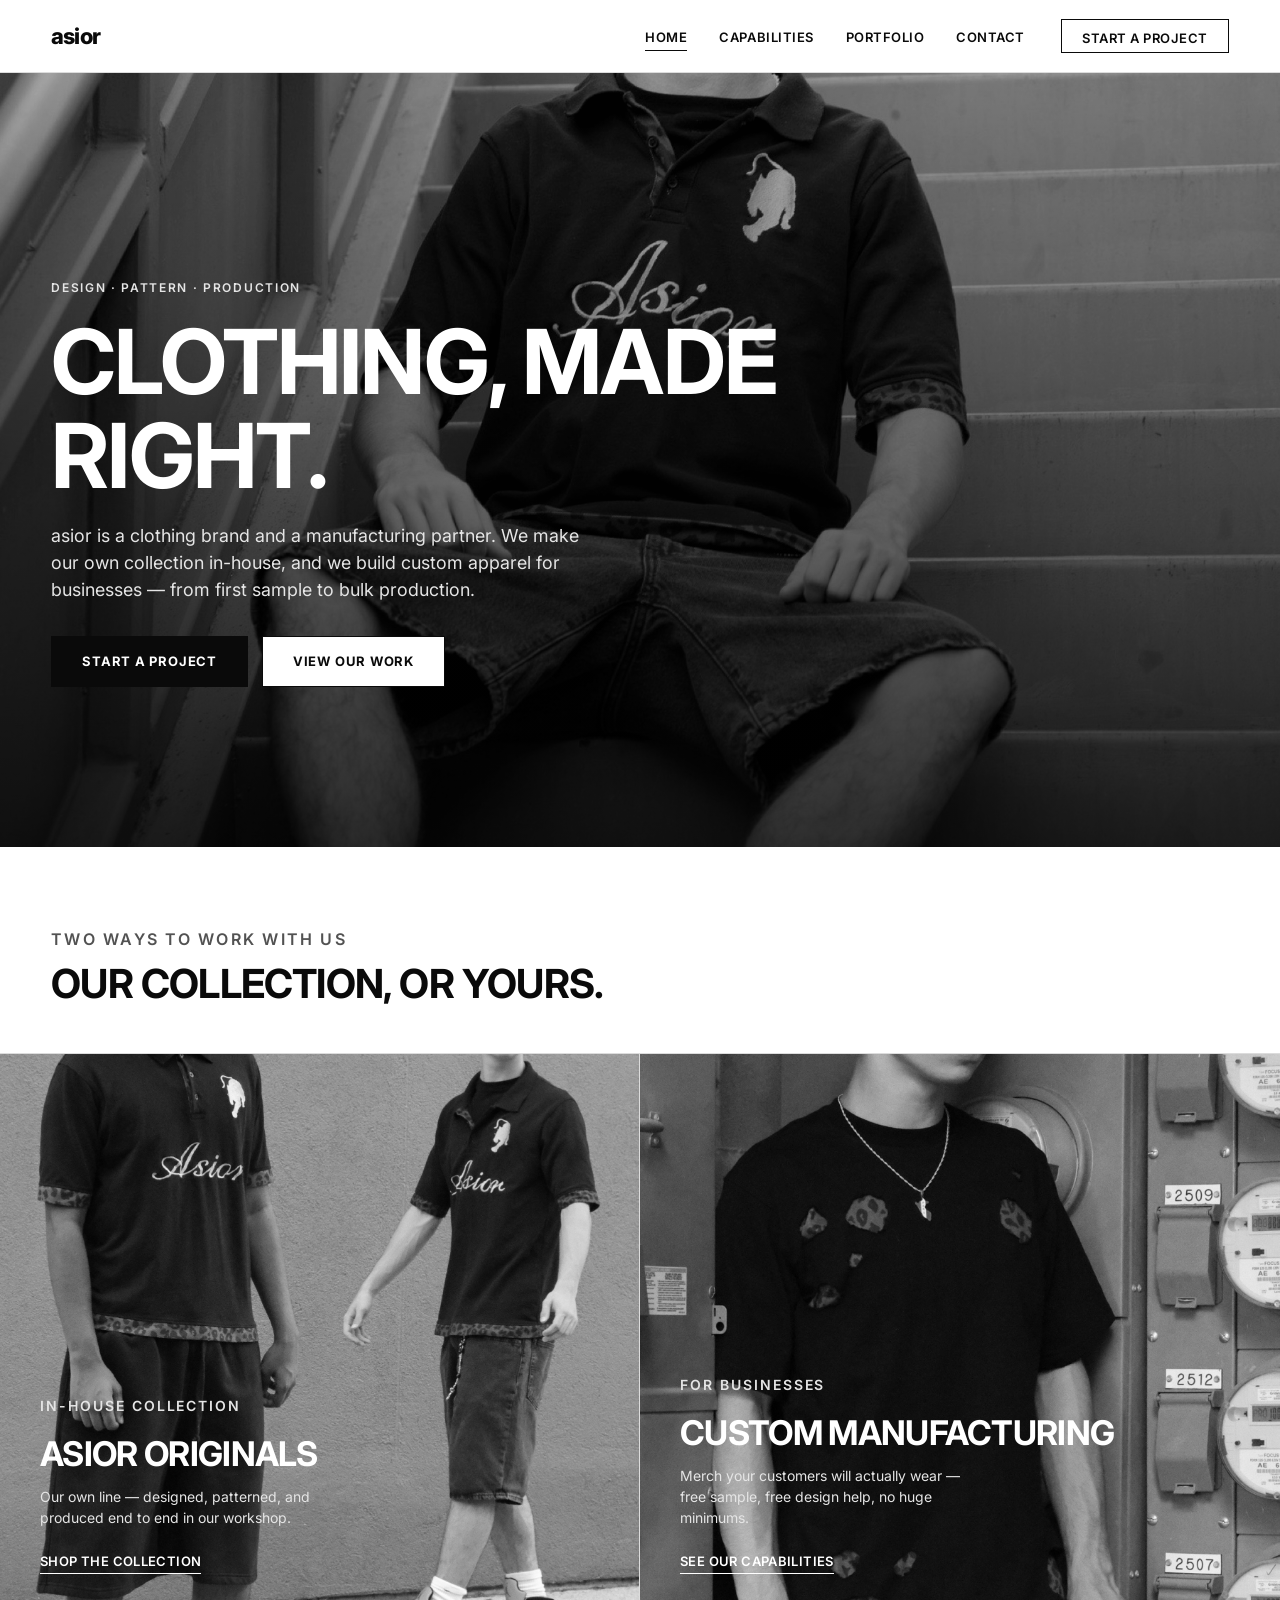
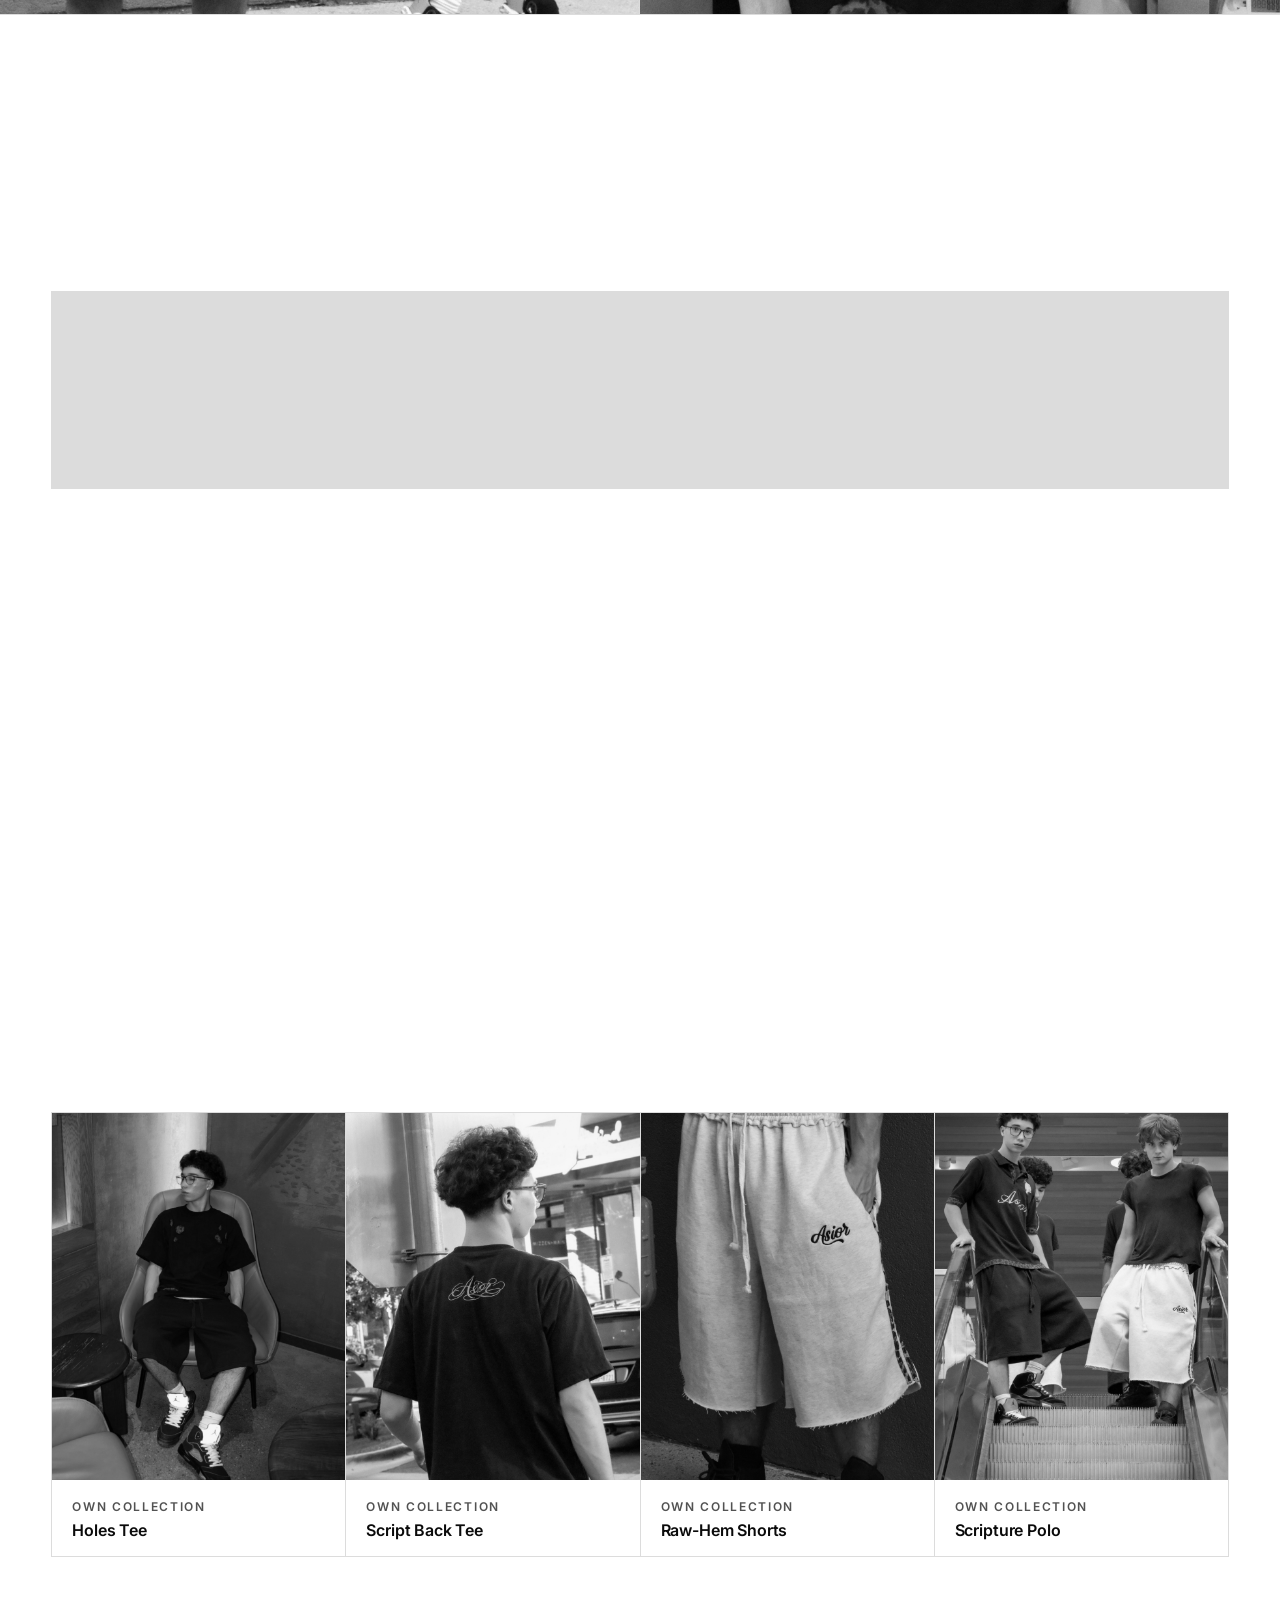
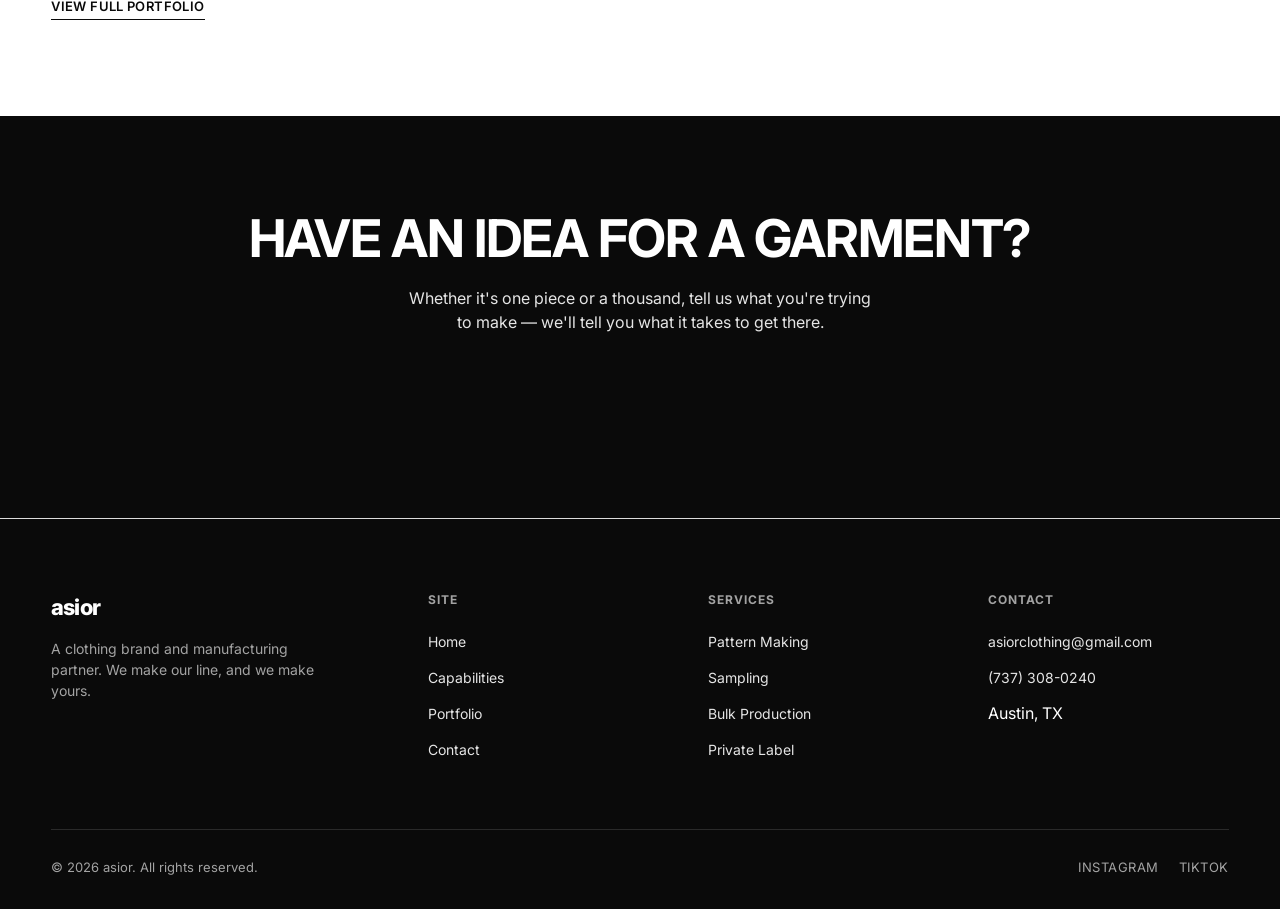
==== index.html @ d7e806b7 "Initial asior marketing site Static site covering home, capabilities, portfolio, and contact pages f" ====
<!DOCTYPE html>
<html lang="en">
<head>
<meta charset="UTF-8">
<meta name="viewport" content="width=device-width, initial-scale=1.0">
<title>asior — clothing, made right</title>
<meta name="description" content="asior designs and manufactures our own clothing line, and partners with businesses to produce custom-made apparel from sample to bulk production.">
<link rel="stylesheet" href="css/style.css">
</head>
<body>

<header class="site-header">
  <div class="header-inner">
    <a href="index.html" class="logo">asior</a>
    <nav class="main-nav">
      <ul>
        <li><a href="index.html" class="active">Home</a></li>
        <li><a href="capabilities.html">Capabilities</a></li>
        <li><a href="portfolio.html">Portfolio</a></li>
        <li><a href="contact.html">Contact</a></li>
      </ul>
      <a href="contact.html" class="nav-cta">Start a Project</a>
    </nav>
    <button class="menu-toggle" aria-label="Open menu"><span></span><span></span><span></span></button>
  </div>
</header>

<div class="mobile-nav">
  <button class="close-btn" aria-label="Close menu">&times;</button>
  <ul>
    <li><a href="index.html">Home</a></li>
    <li><a href="capabilities.html">Capabilities</a></li>
    <li><a href="portfolio.html">Portfolio</a></li>
    <li><a href="contact.html">Contact</a></li>
  </ul>
  <a href="contact.html" class="nav-cta">Start a Project</a>
</div>

<section class="hero">
  <img class="hero-media" src="assets/photo-05.jpg" alt="Asior Scripture Polo, worn on site in Austin, TX">
  <div class="hero-overlay"></div>
  <div class="hero-content">
    <p class="eyebrow">Design · Pattern · Production</p>
    <h1 class="hero-title">Clothing, made right.</h1>
    <p class="hero-sub">asior is a clothing brand and a manufacturing partner. We make our own collection in-house, and we build custom apparel for businesses — from first sample to bulk production.</p>
    <div class="hero-actions">
      <a href="contact.html" class="btn btn-dark">Start a Project</a>
      <a href="portfolio.html" class="btn btn-light">View Our Work</a>
    </div>
  </div>
</section>

<section class="tight">
  <div class="wrap">
    <div class="section-intro reveal">
      <p class="eyebrow">Two ways to work with us</p>
      <h2 style="font-size:clamp(28px,4vw,40px); text-transform:uppercase; margin-top:12px;">Our collection, or yours.</h2>
    </div>
  </div>
  <div class="tiles">
    <a href="portfolio.html" class="tile reveal">
      <img src="assets/photo-09.jpg" alt="Asior Scripture Polo, in-house collection">
      <div class="tile-content">
        <p class="eyebrow">In-House Collection</p>
        <h3>asior Originals</h3>
        <p>Our own line — designed, patterned, and produced end to end in our workshop.</p>
        <span class="text-link" style="color:#fff; border-color:#fff;">Shop the Collection</span>
      </div>
    </a>
    <a href="capabilities.html" class="tile reveal">
      <img src="assets/photo-11.jpg" alt="Custom manufacturing for businesses">
      <div class="tile-content">
        <p class="eyebrow">For Businesses</p>
        <h3>Custom Manufacturing</h3>
        <p>Merch your customers will actually wear — free sample, free design help, no huge minimums.</p>
        <span class="text-link" style="color:#fff; border-color:#fff;">See Our Capabilities</span>
      </div>
    </a>
  </div>
</section>

<section>
  <div class="wrap">
    <div class="section-head reveal">
      <h2>Built for Small Brands</h2>
      <p>Low minimums, direct communication, and a team that treats your first order like it matters — because it does.</p>
    </div>
    <div class="grid-3">
      <div class="card reveal">
        <div class="num">01</div>
        <h3>No Hard Minimums</h3>
        <p>1 to 1,000 pieces. Start with enough for the people working today, not a back room full of boxes.</p>
      </div>
      <div class="card reveal">
        <div class="num">02</div>
        <h3>Real Pricing, Fast</h3>
        <p>Send your logo or idea and hear back directly from us with real numbers in 24 hours — no bots.</p>
      </div>
      <div class="card reveal">
        <div class="num">03</div>
        <h3>Checked By Hand</h3>
        <p>We run our own production — fabric, printing, embroidery — and every piece is checked before it ships.</p>
      </div>
    </div>
  </div>
</section>

<section class="tight">
  <div class="wrap">
    <div class="stats reveal">
      <div class="stat">
        <div class="num">1–1,000</div>
        <div class="label">Pieces, No Hard Minimum</div>
      </div>
      <div class="stat">
        <div class="num">Free</div>
        <div class="label">Sample Before You Commit</div>
      </div>
      <div class="stat">
        <div class="num">Free</div>
        <div class="label">Design Help on Your Artwork</div>
      </div>
      <div class="stat">
        <div class="num">3–4 wk</div>
        <div class="label">Sample to Delivered Order</div>
      </div>
    </div>
  </div>
</section>

<section>
  <div class="wrap">
    <div class="section-head reveal">
      <h2>Recent Work</h2>
      <p>A mix of our own releases and apparel we've produced for partner brands.</p>
    </div>
    <div class="grid-4">
      <div class="media-card reveal">
        <div class="img-wrap"><img src="assets/photo-01.jpg" alt="Asior Holes Tee"></div>
        <div class="media-label"><p class="eyebrow">Own Collection</p><h3>Holes Tee</h3></div>
      </div>
      <div class="media-card reveal">
        <div class="img-wrap"><img src="assets/photo-06.jpg" alt="Asior script back print tee"></div>
        <div class="media-label"><p class="eyebrow">Own Collection</p><h3>Script Back Tee</h3></div>
      </div>
      <div class="media-card reveal">
        <div class="img-wrap"><img src="assets/photo-12.jpg" alt="Asior raw-hem shorts detail"></div>
        <div class="media-label"><p class="eyebrow">Own Collection</p><h3>Raw-Hem Shorts</h3></div>
      </div>
      <div class="media-card reveal">
        <div class="img-wrap"><img src="assets/photo-08.jpg" alt="Asior Scripture Polo, group shot"></div>
        <div class="media-label"><p class="eyebrow">Own Collection</p><h3>Scripture Polo</h3></div>
      </div>
    </div>
    <div style="margin-top:36px;">
      <a href="portfolio.html" class="text-link">View Full Portfolio</a>
    </div>
  </div>
</section>

<section class="cta-band">
  <div class="wrap">
    <h2 class="reveal">Have an idea for a garment?</h2>
    <p class="reveal">Whether it's one piece or a thousand, tell us what you're trying to make — we'll tell you what it takes to get there.</p>
    <a href="contact.html" class="btn btn-light reveal">Get in Touch</a>
  </div>
</section>

<footer class="site-footer">
  <div class="wrap">
    <div class="footer-grid">
      <div class="footer-brand">
        <div class="logo">asior</div>
        <p>A clothing brand and manufacturing partner. We make our line, and we make yours.</p>
      </div>
      <div class="footer-col">
        <h4>Site</h4>
        <ul>
          <li><a href="index.html">Home</a></li>
          <li><a href="capabilities.html">Capabilities</a></li>
          <li><a href="portfolio.html">Portfolio</a></li>
          <li><a href="contact.html">Contact</a></li>
        </ul>
      </div>
      <div class="footer-col">
        <h4>Services</h4>
        <ul>
          <li><a href="capabilities.html">Pattern Making</a></li>
          <li><a href="capabilities.html">Sampling</a></li>
          <li><a href="capabilities.html">Bulk Production</a></li>
          <li><a href="capabilities.html">Private Label</a></li>
        </ul>
      </div>
      <div class="footer-col">
        <h4>Contact</h4>
        <ul>
          <li><a href="mailto:asiorclothing@gmail.com">asiorclothing@gmail.com</a></li>
          <li><a href="tel:+17373080240">(737) 308-0240</a></li>
          <li>Austin, TX</li>
        </ul>
      </div>
    </div>
    <div class="footer-bottom">
      <p>&copy; 2026 asior. All rights reserved.</p>
      <div class="social-links">
        <a href="https://www.instagram.com/asior_clothing/" target="_blank" rel="noopener">Instagram</a>
        <a href="https://www.tiktok.com/@asiorclothing" target="_blank" rel="noopener">TikTok</a>
      </div>
    </div>
  </div>
</footer>

<script src="js/script.js"></script>
</body>
</html>
---- css/style.css ----
/* asior — design system
   Inspired by MNML: high-contrast black/white, large display type,
   generous whitespace, bordered grids, minimal text-based CTAs. */

@import url('https://fonts.googleapis.com/css2?family=Inter:wght@400;500;600;700;800&display=swap');

:root {
  --black: #0a0a0a;
  --white: #ffffff;
  --gray-100: #f5f5f5;
  --gray-200: #e5e5e5;
  --gray-400: #a3a3a3;
  --gray-600: #525252;
  --border: #dcdcdc;
  --max-width: 1400px;
  --gutter: clamp(20px, 4vw, 64px);
}

* { margin: 0; padding: 0; box-sizing: border-box; }

html { scroll-behavior: smooth; }

body {
  font-family: 'Inter', -apple-system, BlinkMacSystemFont, 'Segoe UI', sans-serif;
  color: var(--black);
  background: var(--white);
  line-height: 1.5;
  -webkit-font-smoothing: antialiased;
}

img { display: block; max-width: 100%; }

a { color: inherit; text-decoration: none; }

.wrap {
  max-width: var(--max-width);
  margin: 0 auto;
  padding-left: var(--gutter);
  padding-right: var(--gutter);
}

.eyebrow {
  font-size: 12px;
  font-weight: 600;
  letter-spacing: 0.14em;
  text-transform: uppercase;
  color: var(--gray-600);
}

h1, h2, h3 { font-weight: 700; letter-spacing: -0.02em; line-height: 1.05; }

/* ---------- Header ---------- */
.site-header {
  position: sticky;
  top: 0;
  z-index: 100;
  background: rgba(255,255,255,0.92);
  backdrop-filter: blur(8px);
  border-bottom: 1px solid var(--border);
}

.header-inner {
  max-width: var(--max-width);
  margin: 0 auto;
  padding: 0 var(--gutter);
  height: 72px;
  display: flex;
  align-items: center;
  justify-content: space-between;
}

.logo {
  font-size: 22px;
  font-weight: 800;
  letter-spacing: -0.04em;
  text-transform: lowercase;
}

.main-nav {
  display: flex;
  align-items: center;
  gap: 36px;
}

.main-nav ul {
  display: flex;
  list-style: none;
  gap: 32px;
}

.main-nav a {
  font-size: 13px;
  font-weight: 600;
  letter-spacing: 0.04em;
  text-transform: uppercase;
  position: relative;
  padding-bottom: 4px;
}

.main-nav a.active,
.main-nav a:hover {
  color: var(--black);
}

.main-nav a::after {
  content: '';
  position: absolute;
  left: 0; bottom: -2px;
  width: 0; height: 1px;
  background: var(--black);
  transition: width 0.25s ease;
}

.main-nav a:hover::after,
.main-nav a.active::after { width: 100%; }

.nav-cta {
  display: inline-flex;
  align-items: center;
  border: 1px solid var(--black);
  padding: 9px 20px;
  font-size: 12px;
  font-weight: 700;
  letter-spacing: 0.06em;
  text-transform: uppercase;
  transition: background 0.2s ease, color 0.2s ease;
}

.nav-cta:hover { background: var(--black); color: var(--white); }

.menu-toggle {
  display: none;
  flex-direction: column;
  gap: 5px;
  background: none;
  border: none;
  cursor: pointer;
  padding: 8px;
}

.menu-toggle span {
  width: 22px;
  height: 1.5px;
  background: var(--black);
  display: block;
}

/* ---------- Buttons / CTAs ---------- */
.btn {
  display: inline-flex;
  align-items: center;
  gap: 8px;
  font-size: 13px;
  font-weight: 700;
  letter-spacing: 0.06em;
  text-transform: uppercase;
  padding: 15px 30px;
  border: 1px solid var(--black);
  transition: background 0.2s ease, color 0.2s ease;
  cursor: pointer;
}

.btn-dark { background: var(--black); color: var(--white); }
.btn-dark:hover { background: var(--white); color: var(--black); }

.btn-light { background: var(--white); color: var(--black); }
.btn-light:hover { background: var(--black); color: var(--white); }

.text-link {
  font-size: 13px;
  font-weight: 600;
  letter-spacing: 0.03em;
  text-transform: uppercase;
  border-bottom: 1px solid var(--black);
  padding-bottom: 2px;
  display: inline-block;
}

/* ---------- Hero ---------- */
.hero {
  position: relative;
  min-height: 86vh;
  display: flex;
  align-items: flex-end;
  background: var(--black);
  overflow: hidden;
}

.hero-media {
  position: absolute;
  inset: 0;
  width: 100%;
  height: 100%;
  object-fit: cover;
  filter: grayscale(100%) contrast(1.05);
  opacity: 0.85;
}

.hero-overlay {
  position: absolute;
  inset: 0;
  background: linear-gradient(180deg, rgba(0,0,0,0.15) 0%, rgba(0,0,0,0.75) 100%);
}

.hero-content {
  position: relative;
  z-index: 2;
  color: var(--white);
  padding: 0 var(--gutter) 64px;
  max-width: var(--max-width);
  margin: 0 auto;
  width: 100%;
}

.hero-content .eyebrow { color: var(--gray-200); margin-bottom: 18px; }

.hero-title {
  font-size: clamp(42px, 7vw, 92px);
  text-transform: uppercase;
  max-width: 16ch;
  margin-bottom: 20px;
}

.hero-sub {
  font-size: clamp(15px, 1.4vw, 18px);
  color: var(--gray-200);
  max-width: 48ch;
  margin-bottom: 32px;
  font-weight: 400;
}

.hero-actions { display: flex; gap: 14px; flex-wrap: wrap; }

/* smaller page hero (non-home pages) */
.page-hero {
  min-height: 46vh;
  background: var(--black);
  color: var(--white);
  display: flex;
  align-items: center;
}

.page-hero .hero-title { font-size: clamp(36px, 6vw, 64px); margin-bottom: 14px; }
.page-hero .wrap { padding-top: 64px; padding-bottom: 64px; }

/* ---------- Sections ---------- */
section { padding: 96px 0; }
section.tight { padding: 64px 0; }
.section-head {
  display: flex;
  justify-content: space-between;
  align-items: flex-end;
  margin-bottom: 48px;
  gap: 24px;
  flex-wrap: wrap;
}

.section-head h2 { font-size: clamp(28px, 4vw, 44px); text-transform: uppercase; }
.section-head p { color: var(--gray-600); max-width: 42ch; font-size: 15px; }

.section-intro { max-width: 60ch; margin-bottom: 48px; }
.section-intro p { color: var(--gray-600); font-size: 16px; margin-top: 16px; }

/* ---------- Two-path tiles (home) ---------- */
.tiles {
  display: grid;
  grid-template-columns: 1fr 1fr;
  border-top: 1px solid var(--border);
  border-bottom: 1px solid var(--border);
}

.tile {
  position: relative;
  min-height: 560px;
  display: flex;
  align-items: flex-end;
  color: var(--white);
  border-right: 1px solid var(--border);
  overflow: hidden;
}

.tile:last-child { border-right: none; }

.tile img {
  position: absolute; inset: 0;
  width: 100%; height: 100%; object-fit: cover;
  filter: grayscale(100%);
  transition: transform 0.6s ease;
}

.tile:hover img { transform: scale(1.05); }

.tile::before {
  content: '';
  position: absolute; inset: 0;
  background: linear-gradient(180deg, rgba(0,0,0,0.05) 40%, rgba(0,0,0,0.8) 100%);
}

.tile-content { position: relative; z-index: 2; padding: 40px; }
.tile-content .eyebrow { color: var(--gray-200); }
.tile-content h3 { font-size: clamp(26px, 3vw, 34px); text-transform: uppercase; margin: 10px 0 14px; }
.tile-content p { color: var(--gray-200); font-size: 14px; max-width: 34ch; margin-bottom: 20px; }

/* ---------- Grid / cards ---------- */
.grid-3 {
  display: grid;
  grid-template-columns: repeat(3, 1fr);
  gap: 1px;
  background: var(--border);
  border: 1px solid var(--border);
}

.grid-4 {
  display: grid;
  grid-template-columns: repeat(4, 1fr);
  gap: 1px;
  background: var(--border);
  border: 1px solid var(--border);
}

.card {
  background: var(--white);
  padding: 32px;
}

.card .num {
  font-size: 13px;
  font-weight: 700;
  color: var(--gray-400);
  letter-spacing: 0.06em;
  margin-bottom: 20px;
}

.card h3 { font-size: 19px; text-transform: uppercase; margin-bottom: 10px; }
.card p { font-size: 14px; color: var(--gray-600); }

/* portfolio / media cards */
.media-card { background: var(--white); position: relative; }
.media-card .img-wrap { position: relative; aspect-ratio: 4/5; overflow: hidden; background: var(--gray-100); }
.media-card img { width: 100%; height: 100%; object-fit: cover; filter: grayscale(100%); transition: transform 0.5s ease; }
.media-card:hover img { transform: scale(1.04); }
.media-card .media-label { padding: 18px 20px; }
.media-card .eyebrow { margin-bottom: 6px; }
.media-card h3 { font-size: 16px; text-transform: none; font-weight: 600; letter-spacing: -0.01em; }

/* ---------- Process steps ---------- */
.process-list { border-top: 1px solid var(--border); }
.process-step {
  display: grid;
  grid-template-columns: 90px 1fr 1fr;
  gap: 32px;
  padding: 36px 0;
  border-bottom: 1px solid var(--border);
  align-items: start;
}

.process-step .step-num { font-size: 15px; font-weight: 700; color: var(--gray-400); }
.process-step h3 { font-size: 20px; text-transform: uppercase; }
.process-step p { font-size: 15px; color: var(--gray-600); }

/* ---------- Filter tabs (portfolio) ---------- */
.filter-tabs { display: flex; gap: 28px; margin-bottom: 40px; flex-wrap: wrap; }
.filter-tab {
  font-size: 13px;
  font-weight: 700;
  letter-spacing: 0.05em;
  text-transform: uppercase;
  color: var(--gray-400);
  background: none;
  border: none;
  cursor: pointer;
  padding-bottom: 6px;
  border-bottom: 2px solid transparent;
}
.filter-tab.active { color: var(--black); border-bottom-color: var(--black); }

/* ---------- Stats strip ---------- */
.stats {
  display: grid;
  grid-template-columns: repeat(4, 1fr);
  border-top: 1px solid var(--border);
  border-bottom: 1px solid var(--border);
}
.stat { padding: 44px 32px; border-right: 1px solid var(--border); }
.stat:last-child { border-right: none; }
.stat .num { font-size: clamp(32px, 4vw, 48px); font-weight: 800; letter-spacing: -0.02em; }
.stat .label { font-size: 13px; color: var(--gray-600); text-transform: uppercase; letter-spacing: 0.05em; margin-top: 8px; }

/* ---------- CTA band ---------- */
.cta-band {
  background: var(--black);
  color: var(--white);
  padding: 96px 0;
  text-align: center;
}
.cta-band h2 { font-size: clamp(30px, 5vw, 52px); text-transform: uppercase; margin-bottom: 20px; }
.cta-band p { color: var(--gray-200); max-width: 48ch; margin: 0 auto 36px; font-size: 16px; }

/* ---------- Form ---------- */
.form-grid { display: grid; grid-template-columns: 1fr 1fr; gap: 48px; }
.form-field { margin-bottom: 26px; }
.form-field label {
  display: block;
  font-size: 12px;
  font-weight: 700;
  letter-spacing: 0.06em;
  text-transform: uppercase;
  margin-bottom: 10px;
  color: var(--gray-600);
}
.form-field input,
.form-field select,
.form-field textarea {
  width: 100%;
  border: none;
  border-bottom: 1px solid var(--border);
  padding: 12px 0;
  font-size: 15px;
  font-family: inherit;
  background: transparent;
}
.form-field input:focus,
.form-field select:focus,
.form-field textarea:focus {
  outline: none;
  border-bottom-color: var(--black);
}
.form-field textarea { resize: vertical; min-height: 120px; }
.radio-group { display: flex; gap: 24px; margin-top: 6px; }
.radio-option { display: flex; align-items: center; gap: 8px; font-size: 14px; }

.contact-info-block { border-left: 1px solid var(--border); padding-left: 48px; }
.contact-info-block .info-item { margin-bottom: 32px; }
.contact-info-block .info-item .eyebrow { margin-bottom: 8px; }
.contact-info-block .info-item div.value { font-size: 17px; font-weight: 500; }

/* ---------- Footer ---------- */
.site-footer { border-top: 1px solid var(--border); background: var(--black); color: var(--white); padding: 72px 0 32px; }
.footer-grid {
  display: grid;
  grid-template-columns: 1.4fr 1fr 1fr 1fr;
  gap: 40px;
  padding-bottom: 56px;
  border-bottom: 1px solid #2a2a2a;
}
.footer-brand .logo { color: var(--white); margin-bottom: 14px; }
.footer-brand p { color: var(--gray-400); font-size: 14px; max-width: 32ch; }
.footer-col h4 {
  font-size: 12px;
  font-weight: 700;
  letter-spacing: 0.08em;
  text-transform: uppercase;
  margin-bottom: 20px;
  color: var(--gray-400);
}
.footer-col ul { list-style: none; }
.footer-col li { margin-bottom: 12px; }
.footer-col a { font-size: 14px; color: var(--gray-200); }
.footer-col a:hover { color: var(--white); text-decoration: underline; }
.footer-bottom {
  display: flex;
  justify-content: space-between;
  align-items: center;
  padding-top: 28px;
  flex-wrap: wrap;
  gap: 16px;
}
.footer-bottom p { font-size: 13px; color: var(--gray-400); }
.social-links { display: flex; gap: 20px; }
.social-links a { font-size: 13px; color: var(--gray-400); text-transform: uppercase; letter-spacing: 0.04em; }
.social-links a:hover { color: var(--white); }

/* ---------- Reveal on scroll ---------- */
.reveal { opacity: 0; transform: translateY(24px); transition: opacity 0.6s ease, transform 0.6s ease; }
.reveal.in-view { opacity: 1; transform: translateY(0); }

/* ---------- Responsive ---------- */
@media (max-width: 960px) {
  .main-nav ul, .nav-cta { display: none; }
  .menu-toggle { display: flex; }
  .tiles { grid-template-columns: 1fr; }
  .tile { border-right: none; border-bottom: 1px solid var(--border); }
  .grid-3, .grid-4 { grid-template-columns: 1fr 1fr; }
  .stats { grid-template-columns: 1fr 1fr; }
  .stat:nth-child(2) { border-right: none; }
  .process-step { grid-template-columns: 1fr; gap: 12px; }
  .form-grid { grid-template-columns: 1fr; gap: 0; }
  .contact-info-block { border-left: none; padding-left: 0; margin-top: 48px; padding-top: 48px; border-top: 1px solid var(--border); }
  .footer-grid { grid-template-columns: 1fr 1fr; gap: 32px; }
}

@media (max-width: 600px) {
  .grid-3, .grid-4 { grid-template-columns: 1fr; }
  .stats { grid-template-columns: 1fr 1fr; }
  .footer-grid { grid-template-columns: 1fr; }
  .hero-actions { flex-direction: column; align-items: stretch; }
}

/* ---------- Mobile nav drawer ---------- */
.mobile-nav {
  position: fixed;
  inset: 0;
  background: var(--white);
  z-index: 200;
  display: none;
  flex-direction: column;
  padding: 100px var(--gutter) 40px;
}
.mobile-nav.open { display: flex; }
.mobile-nav ul { list-style: none; display: flex; flex-direction: column; gap: 28px; }
.mobile-nav a { font-size: 28px; text-transform: uppercase; font-weight: 700; }
.mobile-nav .close-btn {
  position: absolute;
  top: 24px; right: var(--gutter);
  background: none; border: none; font-size: 28px; cursor: pointer;
}
.mobile-nav .nav-cta { display: inline-flex; margin-top: 40px; }
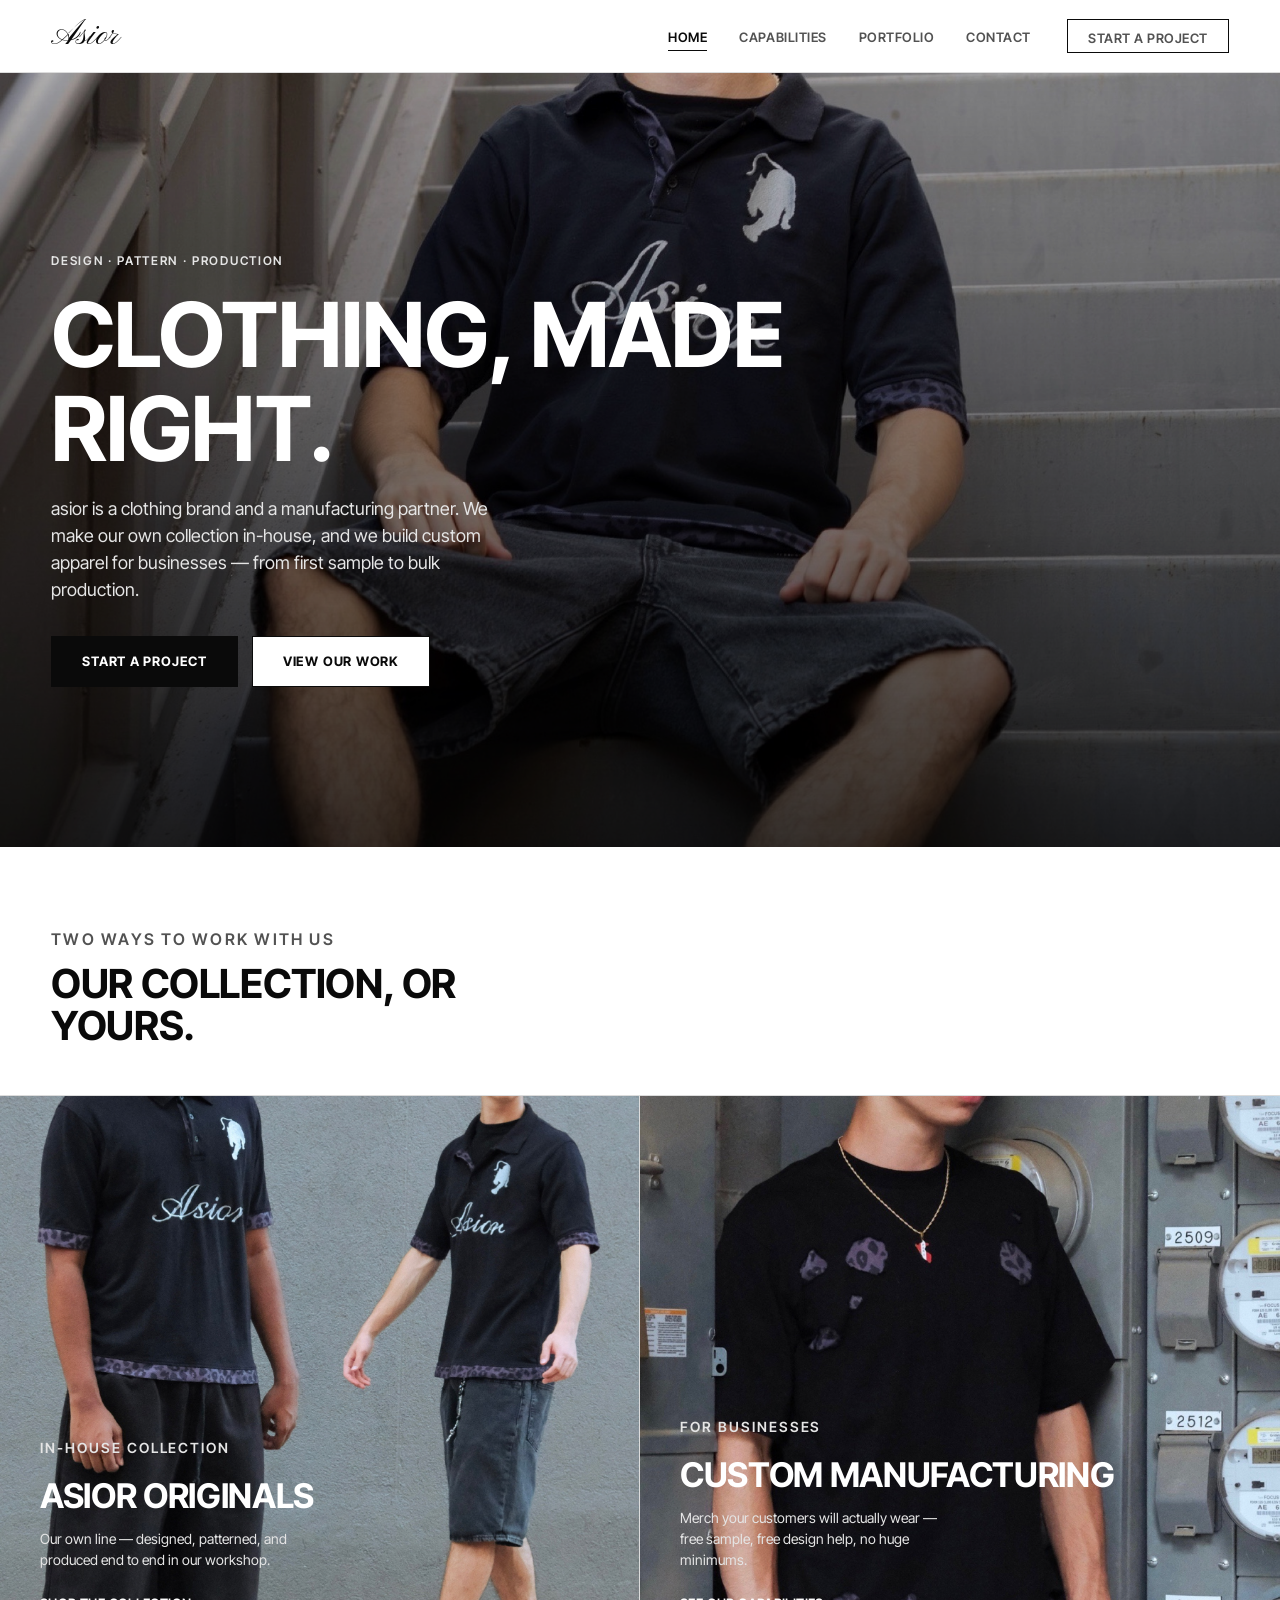
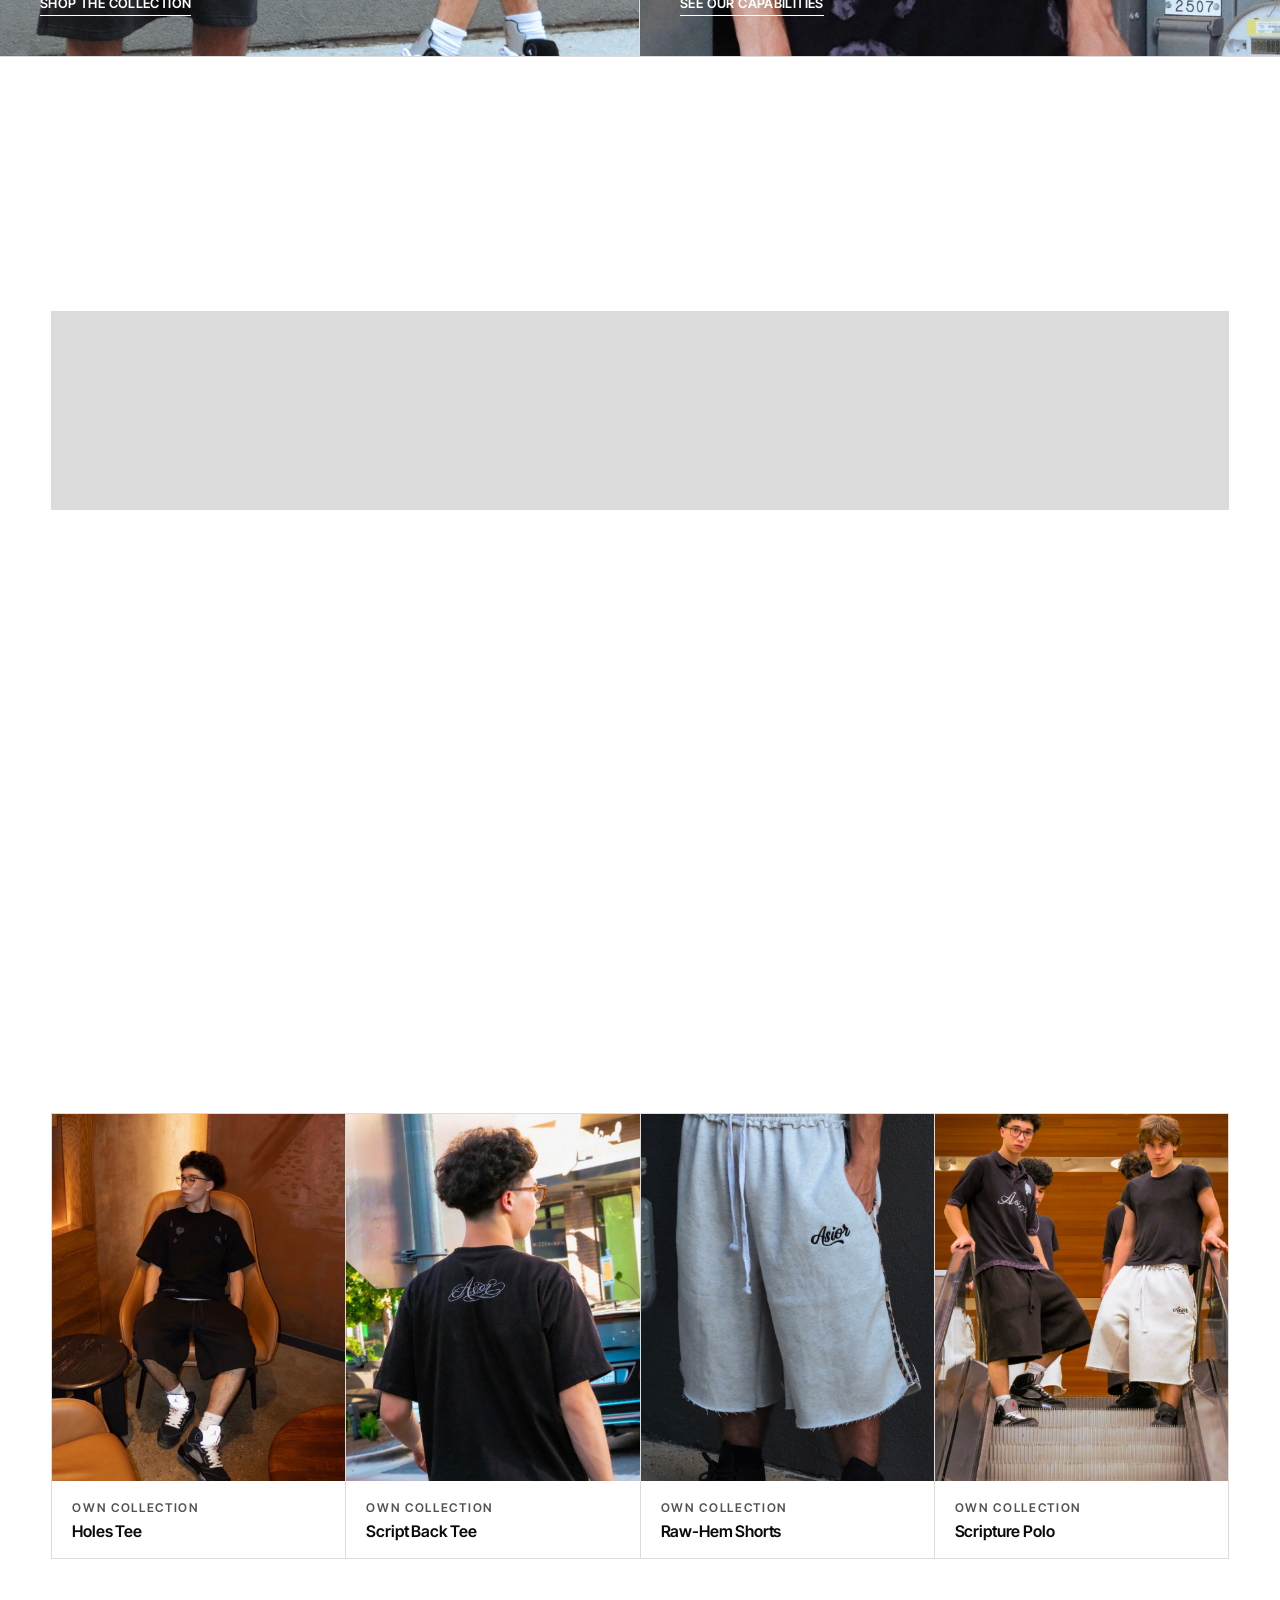
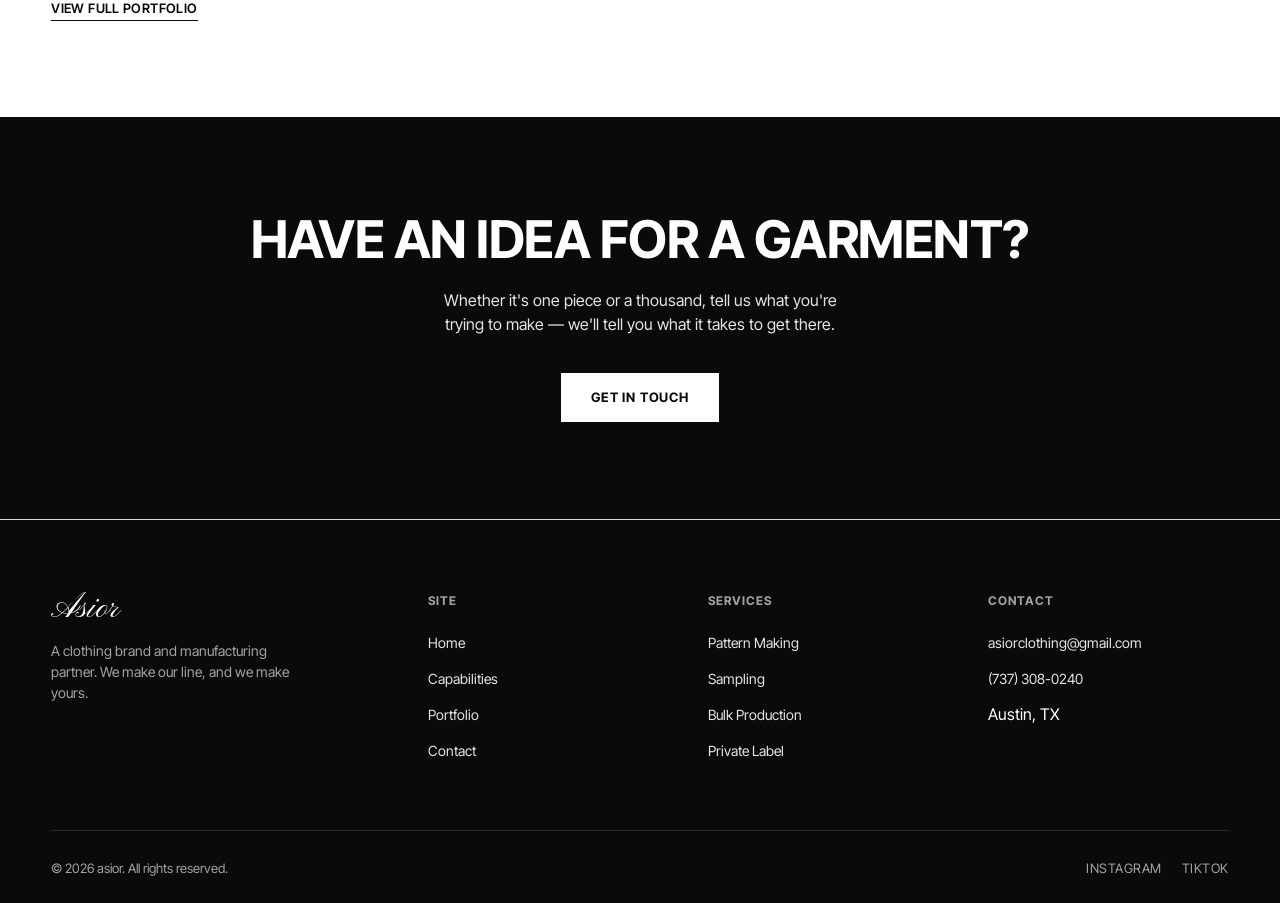
==== commit 222eadcd: "Match typography to the live asiorclothing.com brand system Verified the real site's fonts by readin" ====
--- a/index.html
+++ b/index.html
@@ -11,7 +11,7 @@
 
 <header class="site-header">
   <div class="header-inner">
-    <a href="index.html" class="logo">asior</a>
+    <a href="index.html" class="logo">Asior</a>
     <nav class="main-nav">
       <ul>
         <li><a href="index.html" class="active">Home</a></li>
@@ -170,7 +170,7 @@
   <div class="wrap">
     <div class="footer-grid">
       <div class="footer-brand">
-        <div class="logo">asior</div>
+        <div class="logo">Asior</div>
         <p>A clothing brand and manufacturing partner. We make our line, and we make yours.</p>
       </div>
       <div class="footer-col">
--- a/css/style.css
+++ b/css/style.css
@@ -2,7 +2,7 @@
    Inspired by MNML: high-contrast black/white, large display type,
    generous whitespace, bordered grids, minimal text-based CTAs. */
 
-@import url('https://fonts.googleapis.com/css2?family=Inter:wght@400;500;600;700;800&display=swap');
+@import url('https://fonts.googleapis.com/css2?family=Inter+Tight:wght@400;500;600;700;800&family=Pinyon+Script&display=swap');
 
 :root {
   --black: #0a0a0a;
@@ -14,6 +14,14 @@
   --border: #dcdcdc;
   --max-width: 1400px;
   --gutter: clamp(20px, 4vw, 64px);
+  /* Matches asiorclothing.com: Inter Tight carries the whole interface;
+     the script face is reserved for the hand-drawn Asior wordmark. */
+  --font-body: 'Inter Tight', -apple-system, BlinkMacSystemFont, 'Segoe UI', sans-serif;
+  --font-display: 'Inter Tight', -apple-system, BlinkMacSystemFont, sans-serif;
+  --font-script: 'Pinyon Script', 'Brush Script MT', cursive;
+  --ease: cubic-bezier(0.22, 1, 0.36, 1);
+  --ease-soft: cubic-bezier(0.4, 0, 0.2, 1);
+  --radius: 0;
 }
 
 * { margin: 0; padding: 0; box-sizing: border-box; }
@@ -21,12 +29,17 @@
 html { scroll-behavior: smooth; }
 
 body {
-  font-family: 'Inter', -apple-system, BlinkMacSystemFont, 'Segoe UI', sans-serif;
+  font-family: var(--font-body);
   color: var(--black);
   background: var(--white);
   line-height: 1.5;
   -webkit-font-smoothing: antialiased;
-}
+  -moz-osx-font-smoothing: grayscale;
+}
+
+::selection { background: var(--black); color: var(--white); }
+
+:focus-visible { outline: 2px solid var(--black); outline-offset: 3px; }
 
 img { display: block; max-width: 100%; }
 
@@ -47,16 +60,27 @@
   color: var(--gray-600);
 }
 
-h1, h2, h3 { font-weight: 700; letter-spacing: -0.02em; line-height: 1.05; }
+h1, h2, h3 {
+  font-family: var(--font-display);
+  font-weight: 700;
+  letter-spacing: -0.01em;
+  line-height: 1.05;
+}
 
 /* ---------- Header ---------- */
 .site-header {
   position: sticky;
   top: 0;
   z-index: 100;
-  background: rgba(255,255,255,0.92);
-  backdrop-filter: blur(8px);
+  background: rgba(255,255,255,0.88);
+  backdrop-filter: blur(10px);
+  -webkit-backdrop-filter: blur(10px);
   border-bottom: 1px solid var(--border);
+  transition: box-shadow 0.3s var(--ease-soft);
+}
+
+.site-header.scrolled {
+  box-shadow: 0 1px 0 rgba(10,10,10,0.05), 0 8px 24px -16px rgba(10,10,10,0.15);
 }
 
 .header-inner {
@@ -67,14 +91,22 @@
   display: flex;
   align-items: center;
   justify-content: space-between;
-}
+  transition: height 0.3s var(--ease-soft);
+}
+
+.site-header.scrolled .header-inner { height: 64px; }
 
 .logo {
-  font-size: 22px;
-  font-weight: 800;
-  letter-spacing: -0.04em;
-  text-transform: lowercase;
-}
+  font-family: var(--font-script);
+  font-size: 34px;
+  font-weight: 400;
+  letter-spacing: 0;
+  text-transform: none;
+  line-height: 1;
+  transition: opacity 0.2s var(--ease-soft);
+}
+
+.logo:hover { opacity: 0.6; }
 
 .main-nav {
   display: flex;
@@ -95,6 +127,8 @@
   text-transform: uppercase;
   position: relative;
   padding-bottom: 4px;
+  color: var(--gray-600);
+  transition: color 0.25s var(--ease-soft);
 }
 
 .main-nav a.active,
@@ -108,7 +142,7 @@
   left: 0; bottom: -2px;
   width: 0; height: 1px;
   background: var(--black);
-  transition: width 0.25s ease;
+  transition: width 0.35s var(--ease);
 }
 
 .main-nav a:hover::after,
@@ -118,15 +152,21 @@
   display: inline-flex;
   align-items: center;
   border: 1px solid var(--black);
+  border-radius: var(--radius);
   padding: 9px 20px;
   font-size: 12px;
   font-weight: 700;
   letter-spacing: 0.06em;
   text-transform: uppercase;
-  transition: background 0.2s ease, color 0.2s ease;
-}
-
-.nav-cta:hover { background: var(--black); color: var(--white); }
+  transition: background 0.3s var(--ease-soft), color 0.3s var(--ease-soft), transform 0.3s var(--ease), box-shadow 0.3s var(--ease);
+}
+
+.nav-cta:hover {
+  background: var(--black);
+  color: var(--white);
+  transform: translateY(-2px);
+  box-shadow: 0 10px 24px -10px rgba(10,10,10,0.4);
+}
 
 .menu-toggle {
   display: none;
@@ -143,6 +183,7 @@
   height: 1.5px;
   background: var(--black);
   display: block;
+  transition: transform 0.3s var(--ease), opacity 0.3s var(--ease);
 }
 
 /* ---------- Buttons / CTAs ---------- */
@@ -156,15 +197,18 @@
   text-transform: uppercase;
   padding: 15px 30px;
   border: 1px solid var(--black);
-  transition: background 0.2s ease, color 0.2s ease;
+  border-radius: var(--radius);
+  transition: background 0.3s var(--ease-soft), color 0.3s var(--ease-soft), transform 0.3s var(--ease), box-shadow 0.3s var(--ease);
   cursor: pointer;
 }
 
 .btn-dark { background: var(--black); color: var(--white); }
-.btn-dark:hover { background: var(--white); color: var(--black); }
+.btn-dark:hover { background: var(--white); color: var(--black); transform: translateY(-2px); box-shadow: 0 12px 28px -12px rgba(10,10,10,0.35); }
 
 .btn-light { background: var(--white); color: var(--black); }
-.btn-light:hover { background: var(--black); color: var(--white); }
+.btn-light:hover { background: var(--black); color: var(--white); transform: translateY(-2px); box-shadow: 0 12px 28px -12px rgba(10,10,10,0.5); }
+
+.btn:active { transform: translateY(0); }
 
 .text-link {
   font-size: 13px;
@@ -174,7 +218,10 @@
   border-bottom: 1px solid var(--black);
   padding-bottom: 2px;
   display: inline-block;
-}
+  transition: opacity 0.25s var(--ease-soft), transform 0.25s var(--ease);
+}
+
+.text-link:hover { opacity: 0.6; transform: translateX(2px); }
 
 /* ---------- Hero ---------- */
 .hero {
@@ -192,8 +239,13 @@
   width: 100%;
   height: 100%;
   object-fit: cover;
-  filter: grayscale(100%) contrast(1.05);
-  opacity: 0.85;
+  opacity: 0.92;
+  animation: heroZoom 14s var(--ease-soft) both;
+}
+
+@keyframes heroZoom {
+  from { transform: scale(1.06); }
+  to { transform: scale(1); }
 }
 
 .hero-overlay {
@@ -212,9 +264,31 @@
   width: 100%;
 }
 
-.hero-content .eyebrow { color: var(--gray-200); margin-bottom: 18px; }
+.hero-content .eyebrow,
+.hero-content .hero-title,
+.hero-content .hero-sub,
+.hero-content .hero-actions,
+.page-hero .wrap > * {
+  opacity: 0;
+  transform: translateY(18px);
+  animation: heroIn 0.8s var(--ease) forwards;
+}
+
+.hero-content .eyebrow { color: var(--gray-200); margin-bottom: 18px; animation-delay: 0.1s; }
+.hero-content .hero-title { animation-delay: 0.2s; }
+.hero-content .hero-sub { animation-delay: 0.34s; }
+.hero-content .hero-actions { animation-delay: 0.46s; }
+
+.page-hero .wrap > *:nth-child(1) { animation-delay: 0.1s; }
+.page-hero .wrap > *:nth-child(2) { animation-delay: 0.2s; }
+.page-hero .wrap > *:nth-child(3) { animation-delay: 0.32s; }
+
+@keyframes heroIn {
+  to { opacity: 1; transform: translateY(0); }
+}
 
 .hero-title {
+  font-family: var(--font-display);
   font-size: clamp(42px, 7vw, 92px);
   text-transform: uppercase;
   max-width: 16ch;
@@ -238,6 +312,7 @@
   color: var(--white);
   display: flex;
   align-items: center;
+  overflow: hidden;
 }
 
 .page-hero .hero-title { font-size: clamp(36px, 6vw, 64px); margin-bottom: 14px; }
@@ -284,11 +359,10 @@
 .tile img {
   position: absolute; inset: 0;
   width: 100%; height: 100%; object-fit: cover;
-  filter: grayscale(100%);
-  transition: transform 0.6s ease;
-}
-
-.tile:hover img { transform: scale(1.05); }
+  transition: transform 0.7s var(--ease);
+}
+
+.tile:hover img { transform: scale(1.06); }
 
 .tile::before {
   content: '';
@@ -296,7 +370,15 @@
   background: linear-gradient(180deg, rgba(0,0,0,0.05) 40%, rgba(0,0,0,0.8) 100%);
 }
 
-.tile-content { position: relative; z-index: 2; padding: 40px; }
+.tile-content {
+  position: relative;
+  z-index: 2;
+  padding: 40px;
+  transition: transform 0.5s var(--ease);
+}
+
+.tile:hover .tile-content { transform: translateY(-6px); }
+
 .tile-content .eyebrow { color: var(--gray-200); }
 .tile-content h3 { font-size: clamp(26px, 3vw, 34px); text-transform: uppercase; margin: 10px 0 14px; }
 .tile-content p { color: var(--gray-200); font-size: 14px; max-width: 34ch; margin-bottom: 20px; }
@@ -321,6 +403,14 @@
 .card {
   background: var(--white);
   padding: 32px;
+  position: relative;
+  transition: box-shadow 0.4s var(--ease), transform 0.4s var(--ease), z-index 0s;
+}
+
+.card:hover {
+  transform: translateY(-4px);
+  box-shadow: 0 20px 40px -24px rgba(10,10,10,0.3);
+  z-index: 3;
 }
 
 .card .num {
@@ -329,19 +419,33 @@
   color: var(--gray-400);
   letter-spacing: 0.06em;
   margin-bottom: 20px;
-}
+  transition: color 0.3s var(--ease-soft);
+}
+
+.card:hover .num { color: var(--black); }
 
 .card h3 { font-size: 19px; text-transform: uppercase; margin-bottom: 10px; }
 .card p { font-size: 14px; color: var(--gray-600); }
 
 /* portfolio / media cards */
-.media-card { background: var(--white); position: relative; }
+.media-card {
+  background: var(--white);
+  position: relative;
+  transition: box-shadow 0.4s var(--ease), transform 0.4s var(--ease), z-index 0s;
+}
+
+.media-card:hover {
+  transform: translateY(-4px);
+  box-shadow: 0 24px 44px -24px rgba(10,10,10,0.35);
+  z-index: 3;
+}
+
 .media-card .img-wrap { position: relative; aspect-ratio: 4/5; overflow: hidden; background: var(--gray-100); }
-.media-card img { width: 100%; height: 100%; object-fit: cover; filter: grayscale(100%); transition: transform 0.5s ease; }
-.media-card:hover img { transform: scale(1.04); }
+.media-card img { width: 100%; height: 100%; object-fit: cover; transition: transform 0.6s var(--ease); }
+.media-card:hover img { transform: scale(1.05); }
 .media-card .media-label { padding: 18px 20px; }
 .media-card .eyebrow { margin-bottom: 6px; }
-.media-card h3 { font-size: 16px; text-transform: none; font-weight: 600; letter-spacing: -0.01em; }
+.media-card h3 { font-size: 16px; text-transform: none; font-weight: 600; letter-spacing: -0.01em; font-family: var(--font-body); }
 
 /* ---------- Process steps ---------- */
 .process-list { border-top: 1px solid var(--border); }
@@ -352,9 +456,13 @@
   padding: 36px 0;
   border-bottom: 1px solid var(--border);
   align-items: start;
-}
-
-.process-step .step-num { font-size: 15px; font-weight: 700; color: var(--gray-400); }
+  transition: padding-left 0.4s var(--ease);
+}
+
+.process-step:hover { padding-left: 12px; }
+
+.process-step .step-num { font-size: 15px; font-weight: 700; color: var(--gray-400); transition: color 0.3s var(--ease-soft); }
+.process-step:hover .step-num { color: var(--black); }
 .process-step h3 { font-size: 20px; text-transform: uppercase; }
 .process-step p { font-size: 15px; color: var(--gray-600); }
 
@@ -371,8 +479,18 @@
   cursor: pointer;
   padding-bottom: 6px;
   border-bottom: 2px solid transparent;
-}
+  transition: color 0.3s var(--ease-soft), border-color 0.3s var(--ease-soft);
+}
+.filter-tab:hover { color: var(--black); }
 .filter-tab.active { color: var(--black); border-bottom-color: var(--black); }
+
+/* fade-in for filtered media cards */
+.media-card { animation: cardIn 0.5s var(--ease) both; }
+
+@keyframes cardIn {
+  from { opacity: 0; transform: translateY(14px); }
+  to { opacity: 1; transform: translateY(0); }
+}
 
 /* ---------- Stats strip ---------- */
 .stats {
@@ -381,9 +499,14 @@
   border-top: 1px solid var(--border);
   border-bottom: 1px solid var(--border);
 }
-.stat { padding: 44px 32px; border-right: 1px solid var(--border); }
+.stat {
+  padding: 44px 32px;
+  border-right: 1px solid var(--border);
+  transition: background 0.3s var(--ease-soft);
+}
+.stat:hover { background: var(--gray-100); }
 .stat:last-child { border-right: none; }
-.stat .num { font-size: clamp(32px, 4vw, 48px); font-weight: 800; letter-spacing: -0.02em; }
+.stat .num { font-family: var(--font-display); font-size: clamp(32px, 4vw, 48px); font-weight: 800; letter-spacing: -0.01em; }
 .stat .label { font-size: 13px; color: var(--gray-600); text-transform: uppercase; letter-spacing: 0.05em; margin-top: 8px; }
 
 /* ---------- CTA band ---------- */
@@ -418,21 +541,25 @@
   font-size: 15px;
   font-family: inherit;
   background: transparent;
+  transition: border-color 0.3s var(--ease-soft);
 }
 .form-field input:focus,
 .form-field select:focus,
 .form-field textarea:focus {
   outline: none;
   border-bottom-color: var(--black);
+  border-bottom-width: 2px;
 }
 .form-field textarea { resize: vertical; min-height: 120px; }
 .radio-group { display: flex; gap: 24px; margin-top: 6px; }
-.radio-option { display: flex; align-items: center; gap: 8px; font-size: 14px; }
+.radio-option { display: flex; align-items: center; gap: 8px; font-size: 14px; cursor: pointer; }
 
 .contact-info-block { border-left: 1px solid var(--border); padding-left: 48px; }
 .contact-info-block .info-item { margin-bottom: 32px; }
 .contact-info-block .info-item .eyebrow { margin-bottom: 8px; }
 .contact-info-block .info-item div.value { font-size: 17px; font-weight: 500; }
+.contact-info-block .info-item a { transition: opacity 0.25s var(--ease-soft); }
+.contact-info-block .info-item a:hover { opacity: 0.6; }
 
 /* ---------- Footer ---------- */
 .site-footer { border-top: 1px solid var(--border); background: var(--black); color: var(--white); padding: 72px 0 32px; }
@@ -455,7 +582,7 @@
 }
 .footer-col ul { list-style: none; }
 .footer-col li { margin-bottom: 12px; }
-.footer-col a { font-size: 14px; color: var(--gray-200); }
+.footer-col a { font-size: 14px; color: var(--gray-200); transition: color 0.25s var(--ease-soft); }
 .footer-col a:hover { color: var(--white); text-decoration: underline; }
 .footer-bottom {
   display: flex;
@@ -467,11 +594,16 @@
 }
 .footer-bottom p { font-size: 13px; color: var(--gray-400); }
 .social-links { display: flex; gap: 20px; }
-.social-links a { font-size: 13px; color: var(--gray-400); text-transform: uppercase; letter-spacing: 0.04em; }
+.social-links a { font-size: 13px; color: var(--gray-400); text-transform: uppercase; letter-spacing: 0.04em; transition: color 0.25s var(--ease-soft); }
 .social-links a:hover { color: var(--white); }
 
 /* ---------- Reveal on scroll ---------- */
-.reveal { opacity: 0; transform: translateY(24px); transition: opacity 0.6s ease, transform 0.6s ease; }
+.reveal {
+  opacity: 0;
+  transform: translateY(28px);
+  transition: opacity 0.7s var(--ease), transform 0.7s var(--ease);
+  transition-delay: var(--reveal-delay, 0ms);
+}
 .reveal.in-view { opacity: 1; transform: translateY(0); }
 
 /* ---------- Responsive ---------- */
@@ -496,22 +628,59 @@
   .hero-actions { flex-direction: column; align-items: stretch; }
 }
 
+@media (prefers-reduced-motion: reduce) {
+  *, *::before, *::after {
+    animation-duration: 0.01ms !important;
+    animation-iteration-count: 1 !important;
+    transition-duration: 0.01ms !important;
+    scroll-behavior: auto !important;
+  }
+}
+
 /* ---------- Mobile nav drawer ---------- */
 .mobile-nav {
   position: fixed;
   inset: 0;
   background: var(--white);
   z-index: 200;
-  display: none;
+  display: flex;
   flex-direction: column;
   padding: 100px var(--gutter) 40px;
-}
-.mobile-nav.open { display: flex; }
+  opacity: 0;
+  visibility: hidden;
+  transform: translateY(-16px);
+  transition: opacity 0.35s var(--ease), transform 0.4s var(--ease), visibility 0s linear 0.4s;
+}
+.mobile-nav.open {
+  opacity: 1;
+  visibility: visible;
+  transform: translateY(0);
+  transition: opacity 0.35s var(--ease), transform 0.4s var(--ease), visibility 0s linear 0s;
+}
 .mobile-nav ul { list-style: none; display: flex; flex-direction: column; gap: 28px; }
-.mobile-nav a { font-size: 28px; text-transform: uppercase; font-weight: 700; }
+.mobile-nav li {
+  opacity: 0;
+  transform: translateY(14px);
+  transition: opacity 0.4s var(--ease), transform 0.4s var(--ease);
+}
+.mobile-nav.open li { opacity: 1; transform: translateY(0); }
+.mobile-nav.open li:nth-child(1) { transition-delay: 0.08s; }
+.mobile-nav.open li:nth-child(2) { transition-delay: 0.14s; }
+.mobile-nav.open li:nth-child(3) { transition-delay: 0.2s; }
+.mobile-nav.open li:nth-child(4) { transition-delay: 0.26s; }
+.mobile-nav a { font-family: var(--font-display); font-size: 28px; text-transform: uppercase; font-weight: 700; }
 .mobile-nav .close-btn {
   position: absolute;
   top: 24px; right: var(--gutter);
   background: none; border: none; font-size: 28px; cursor: pointer;
-}
-.mobile-nav .nav-cta { display: inline-flex; margin-top: 40px; }
+  transition: transform 0.3s var(--ease);
+}
+.mobile-nav .close-btn:hover { transform: rotate(90deg); }
+.mobile-nav .nav-cta {
+  display: inline-flex;
+  margin-top: 40px;
+  opacity: 0;
+  transform: translateY(14px);
+  transition: opacity 0.4s var(--ease) 0.32s, transform 0.4s var(--ease) 0.32s;
+}
+.mobile-nav.open .nav-cta { opacity: 1; transform: translateY(0); }
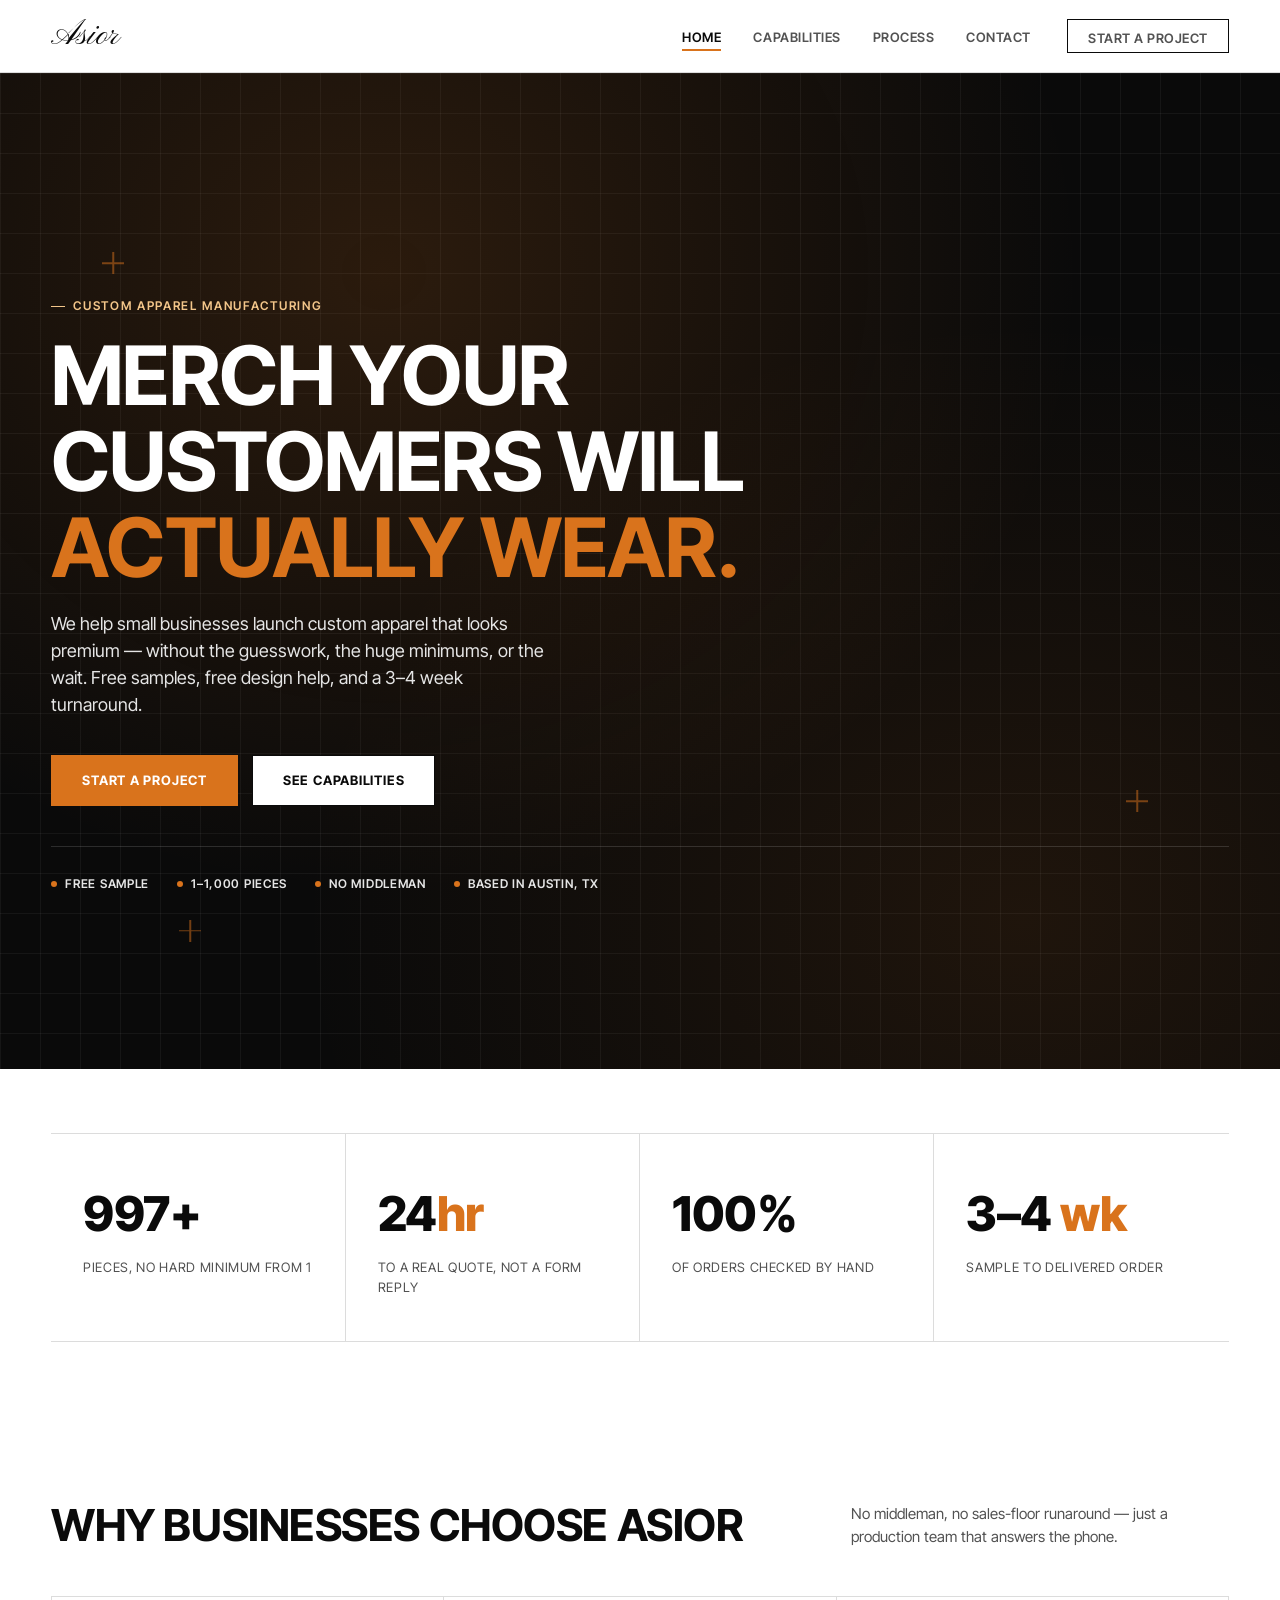
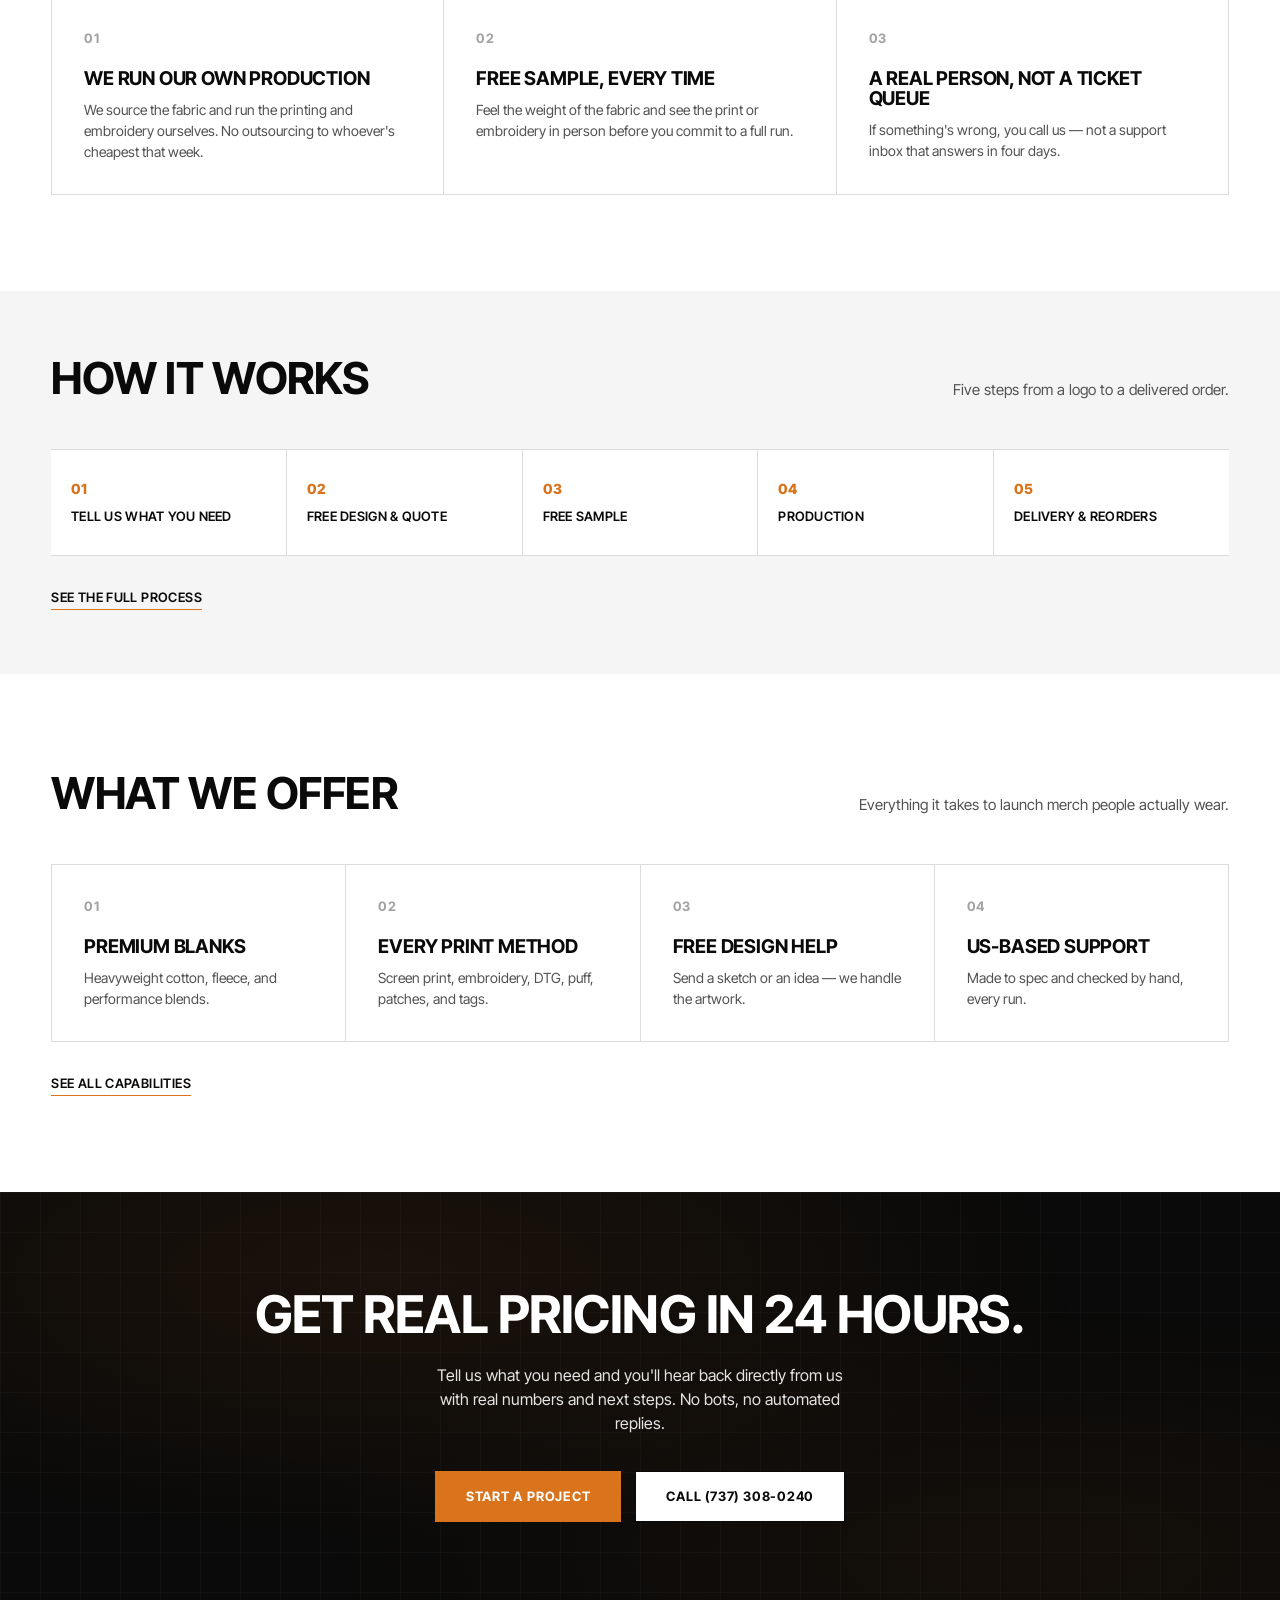
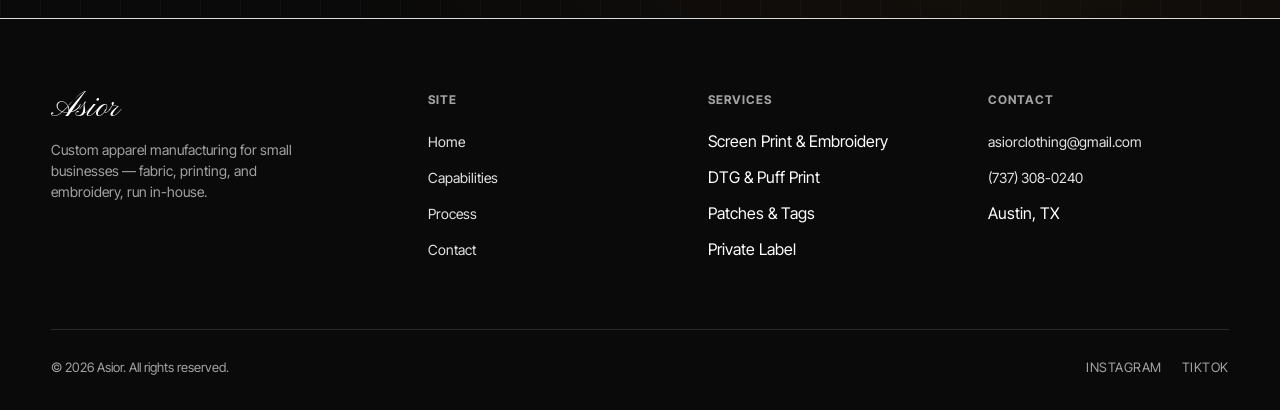
==== commit 8a7c4b97: "Rebuild as a pure manufacturing site: no photos, new interactive tools Removes all photography and t" ====
--- a/index.html
+++ b/index.html
@@ -3,8 +3,8 @@
 <head>
 <meta charset="UTF-8">
 <meta name="viewport" content="width=device-width, initial-scale=1.0">
-<title>asior — clothing, made right</title>
-<meta name="description" content="asior designs and manufactures our own clothing line, and partners with businesses to produce custom-made apparel from sample to bulk production.">
+<title>Asior — Custom Apparel Manufacturing</title>
+<meta name="description" content="Asior manufactures custom apparel for small businesses — free samples, free design help, no hard minimums, 3-4 week turnaround. Screen print, embroidery, DTG, and more.">
 <link rel="stylesheet" href="css/style.css">
 </head>
 <body>
@@ -16,7 +16,7 @@
       <ul>
         <li><a href="index.html" class="active">Home</a></li>
         <li><a href="capabilities.html">Capabilities</a></li>
-        <li><a href="portfolio.html">Portfolio</a></li>
+        <li><a href="process.html">Process</a></li>
         <li><a href="contact.html">Contact</a></li>
       </ul>
       <a href="contact.html" class="nav-cta">Start a Project</a>
@@ -30,100 +30,113 @@
   <ul>
     <li><a href="index.html">Home</a></li>
     <li><a href="capabilities.html">Capabilities</a></li>
-    <li><a href="portfolio.html">Portfolio</a></li>
+    <li><a href="process.html">Process</a></li>
     <li><a href="contact.html">Contact</a></li>
   </ul>
   <a href="contact.html" class="nav-cta">Start a Project</a>
 </div>
 
 <section class="hero">
-  <img class="hero-media" src="assets/photo-05.jpg" alt="Asior Scripture Polo, worn on site in Austin, TX">
-  <div class="hero-overlay"></div>
+  <div class="pattern-grid"></div>
+  <div class="cut-mark" style="top:18%; left:8%;"></div>
+  <div class="cut-mark" style="top:72%; left:88%;"></div>
+  <div class="cut-mark" style="top:85%; left:14%;"></div>
   <div class="hero-content">
-    <p class="eyebrow">Design · Pattern · Production</p>
-    <h1 class="hero-title">Clothing, made right.</h1>
-    <p class="hero-sub">asior is a clothing brand and a manufacturing partner. We make our own collection in-house, and we build custom apparel for businesses — from first sample to bulk production.</p>
+    <p class="eyebrow">Custom Apparel Manufacturing</p>
+    <h1 class="hero-title">Merch your customers will <em>actually wear.</em></h1>
+    <p class="hero-sub">We help small businesses launch custom apparel that looks premium — without the guesswork, the huge minimums, or the wait. Free samples, free design help, and a 3&ndash;4 week turnaround.</p>
     <div class="hero-actions">
-      <a href="contact.html" class="btn btn-dark">Start a Project</a>
-      <a href="portfolio.html" class="btn btn-light">View Our Work</a>
+      <a href="contact.html" class="btn btn-accent">Start a Project</a>
+      <a href="capabilities.html" class="btn btn-light">See Capabilities</a>
+    </div>
+    <div class="hero-trust">
+      <span class="trust-item">Free Sample</span>
+      <span class="trust-item">1&ndash;1,000 Pieces</span>
+      <span class="trust-item">No Middleman</span>
+      <span class="trust-item">Based in Austin, TX</span>
     </div>
   </div>
 </section>
 
 <section class="tight">
   <div class="wrap">
-    <div class="section-intro reveal">
-      <p class="eyebrow">Two ways to work with us</p>
-      <h2 style="font-size:clamp(28px,4vw,40px); text-transform:uppercase; margin-top:12px;">Our collection, or yours.</h2>
-    </div>
-  </div>
-  <div class="tiles">
-    <a href="portfolio.html" class="tile reveal">
-      <img src="assets/photo-09.jpg" alt="Asior Scripture Polo, in-house collection">
-      <div class="tile-content">
-        <p class="eyebrow">In-House Collection</p>
-        <h3>asior Originals</h3>
-        <p>Our own line — designed, patterned, and produced end to end in our workshop.</p>
-        <span class="text-link" style="color:#fff; border-color:#fff;">Shop the Collection</span>
-      </div>
-    </a>
-    <a href="capabilities.html" class="tile reveal">
-      <img src="assets/photo-11.jpg" alt="Custom manufacturing for businesses">
-      <div class="tile-content">
-        <p class="eyebrow">For Businesses</p>
-        <h3>Custom Manufacturing</h3>
-        <p>Merch your customers will actually wear — free sample, free design help, no huge minimums.</p>
-        <span class="text-link" style="color:#fff; border-color:#fff;">See Our Capabilities</span>
-      </div>
-    </a>
+    <div class="stats reveal">
+      <div class="stat">
+        <div class="num"><span data-count-to="1000" data-suffix="+">0</span></div>
+        <div class="label">Pieces, No Hard Minimum From 1</div>
+      </div>
+      <div class="stat">
+        <div class="num"><span data-count-to="24">0</span><span class="accent-suffix">hr</span></div>
+        <div class="label">To A Real Quote, Not A Form Reply</div>
+      </div>
+      <div class="stat">
+        <div class="num"><span data-count-to="100" data-suffix="%">0</span></div>
+        <div class="label">Of Orders Checked By Hand</div>
+      </div>
+      <div class="stat">
+        <div class="num">3&ndash;4<span class="accent-suffix"> wk</span></div>
+        <div class="label">Sample To Delivered Order</div>
+      </div>
+    </div>
   </div>
 </section>
 
 <section>
   <div class="wrap">
     <div class="section-head reveal">
-      <h2>Built for Small Brands</h2>
-      <p>Low minimums, direct communication, and a team that treats your first order like it matters — because it does.</p>
+      <h2>Why Businesses Choose Asior</h2>
+      <p>No middleman, no sales-floor runaround — just a production team that answers the phone.</p>
     </div>
     <div class="grid-3">
       <div class="card reveal">
         <div class="num">01</div>
-        <h3>No Hard Minimums</h3>
-        <p>1 to 1,000 pieces. Start with enough for the people working today, not a back room full of boxes.</p>
+        <h3>We Run Our Own Production</h3>
+        <p>We source the fabric and run the printing and embroidery ourselves. No outsourcing to whoever's cheapest that week.</p>
       </div>
       <div class="card reveal">
         <div class="num">02</div>
-        <h3>Real Pricing, Fast</h3>
-        <p>Send your logo or idea and hear back directly from us with real numbers in 24 hours — no bots.</p>
+        <h3>Free Sample, Every Time</h3>
+        <p>Feel the weight of the fabric and see the print or embroidery in person before you commit to a full run.</p>
       </div>
       <div class="card reveal">
         <div class="num">03</div>
-        <h3>Checked By Hand</h3>
-        <p>We run our own production — fabric, printing, embroidery — and every piece is checked before it ships.</p>
-      </div>
-    </div>
-  </div>
-</section>
-
-<section class="tight">
-  <div class="wrap">
-    <div class="stats reveal">
-      <div class="stat">
-        <div class="num">1–1,000</div>
-        <div class="label">Pieces, No Hard Minimum</div>
-      </div>
-      <div class="stat">
-        <div class="num">Free</div>
-        <div class="label">Sample Before You Commit</div>
-      </div>
-      <div class="stat">
-        <div class="num">Free</div>
-        <div class="label">Design Help on Your Artwork</div>
-      </div>
-      <div class="stat">
-        <div class="num">3–4 wk</div>
-        <div class="label">Sample to Delivered Order</div>
-      </div>
+        <h3>A Real Person, Not A Ticket Queue</h3>
+        <p>If something's wrong, you call us — not a support inbox that answers in four days.</p>
+      </div>
+    </div>
+  </div>
+</section>
+
+<section class="tight" style="background:var(--gray-100);">
+  <div class="wrap">
+    <div class="section-head reveal">
+      <h2>How It Works</h2>
+      <p>Five steps from a logo to a delivered order.</p>
+    </div>
+    <div class="process-teaser reveal" style="display:flex; flex-wrap:wrap; gap:0; align-items:flex-start; border-top:1px solid var(--border); border-bottom:1px solid var(--border); background:var(--white);">
+      <div style="flex:1; min-width:140px; padding:28px 20px; border-right:1px solid var(--border);">
+        <div style="font-family:var(--font-display); font-weight:800; color:var(--accent); font-size:14px; margin-bottom:8px;">01</div>
+        <div style="font-size:13px; font-weight:600; text-transform:uppercase; letter-spacing:0.02em;">Tell Us What You Need</div>
+      </div>
+      <div style="flex:1; min-width:140px; padding:28px 20px; border-right:1px solid var(--border);">
+        <div style="font-family:var(--font-display); font-weight:800; color:var(--accent); font-size:14px; margin-bottom:8px;">02</div>
+        <div style="font-size:13px; font-weight:600; text-transform:uppercase; letter-spacing:0.02em;">Free Design &amp; Quote</div>
+      </div>
+      <div style="flex:1; min-width:140px; padding:28px 20px; border-right:1px solid var(--border);">
+        <div style="font-family:var(--font-display); font-weight:800; color:var(--accent); font-size:14px; margin-bottom:8px;">03</div>
+        <div style="font-size:13px; font-weight:600; text-transform:uppercase; letter-spacing:0.02em;">Free Sample</div>
+      </div>
+      <div style="flex:1; min-width:140px; padding:28px 20px; border-right:1px solid var(--border);">
+        <div style="font-family:var(--font-display); font-weight:800; color:var(--accent); font-size:14px; margin-bottom:8px;">04</div>
+        <div style="font-size:13px; font-weight:600; text-transform:uppercase; letter-spacing:0.02em;">Production</div>
+      </div>
+      <div style="flex:1; min-width:140px; padding:28px 20px;">
+        <div style="font-family:var(--font-display); font-weight:800; color:var(--accent); font-size:14px; margin-bottom:8px;">05</div>
+        <div style="font-size:13px; font-weight:600; text-transform:uppercase; letter-spacing:0.02em;">Delivery &amp; Reorders</div>
+      </div>
+    </div>
+    <div style="margin-top:28px;">
+      <a href="process.html" class="text-link">See the Full Process</a>
     </div>
   </div>
 </section>
@@ -131,38 +144,46 @@
 <section>
   <div class="wrap">
     <div class="section-head reveal">
-      <h2>Recent Work</h2>
-      <p>A mix of our own releases and apparel we've produced for partner brands.</p>
+      <h2>What We Offer</h2>
+      <p>Everything it takes to launch merch people actually wear.</p>
     </div>
     <div class="grid-4">
-      <div class="media-card reveal">
-        <div class="img-wrap"><img src="assets/photo-01.jpg" alt="Asior Holes Tee"></div>
-        <div class="media-label"><p class="eyebrow">Own Collection</p><h3>Holes Tee</h3></div>
-      </div>
-      <div class="media-card reveal">
-        <div class="img-wrap"><img src="assets/photo-06.jpg" alt="Asior script back print tee"></div>
-        <div class="media-label"><p class="eyebrow">Own Collection</p><h3>Script Back Tee</h3></div>
-      </div>
-      <div class="media-card reveal">
-        <div class="img-wrap"><img src="assets/photo-12.jpg" alt="Asior raw-hem shorts detail"></div>
-        <div class="media-label"><p class="eyebrow">Own Collection</p><h3>Raw-Hem Shorts</h3></div>
-      </div>
-      <div class="media-card reveal">
-        <div class="img-wrap"><img src="assets/photo-08.jpg" alt="Asior Scripture Polo, group shot"></div>
-        <div class="media-label"><p class="eyebrow">Own Collection</p><h3>Scripture Polo</h3></div>
-      </div>
-    </div>
-    <div style="margin-top:36px;">
-      <a href="portfolio.html" class="text-link">View Full Portfolio</a>
+      <div class="card reveal">
+        <div class="num">01</div>
+        <h3>Premium Blanks</h3>
+        <p>Heavyweight cotton, fleece, and performance blends.</p>
+      </div>
+      <div class="card reveal">
+        <div class="num">02</div>
+        <h3>Every Print Method</h3>
+        <p>Screen print, embroidery, DTG, puff, patches, and tags.</p>
+      </div>
+      <div class="card reveal">
+        <div class="num">03</div>
+        <h3>Free Design Help</h3>
+        <p>Send a sketch or an idea — we handle the artwork.</p>
+      </div>
+      <div class="card reveal">
+        <div class="num">04</div>
+        <h3>US-Based Support</h3>
+        <p>Made to spec and checked by hand, every run.</p>
+      </div>
+    </div>
+    <div style="margin-top:28px;">
+      <a href="capabilities.html" class="text-link">See All Capabilities</a>
     </div>
   </div>
 </section>
 
 <section class="cta-band">
-  <div class="wrap">
-    <h2 class="reveal">Have an idea for a garment?</h2>
-    <p class="reveal">Whether it's one piece or a thousand, tell us what you're trying to make — we'll tell you what it takes to get there.</p>
-    <a href="contact.html" class="btn btn-light reveal">Get in Touch</a>
+  <div class="pattern-grid" style="opacity:0.5;"></div>
+  <div class="wrap">
+    <h2 class="reveal">Get real pricing in 24 hours.</h2>
+    <p class="reveal">Tell us what you need and you'll hear back directly from us with real numbers and next steps. No bots, no automated replies.</p>
+    <div class="btn-group reveal">
+      <a href="contact.html" class="btn btn-accent">Start a Project</a>
+      <a href="tel:+17373080240" class="btn btn-light">Call (737) 308-0240</a>
+    </div>
   </div>
 </section>
 
@@ -171,24 +192,24 @@
     <div class="footer-grid">
       <div class="footer-brand">
         <div class="logo">Asior</div>
-        <p>A clothing brand and manufacturing partner. We make our line, and we make yours.</p>
+        <p>Custom apparel manufacturing for small businesses — fabric, printing, and embroidery, run in-house.</p>
       </div>
       <div class="footer-col">
         <h4>Site</h4>
         <ul>
           <li><a href="index.html">Home</a></li>
           <li><a href="capabilities.html">Capabilities</a></li>
-          <li><a href="portfolio.html">Portfolio</a></li>
+          <li><a href="process.html">Process</a></li>
           <li><a href="contact.html">Contact</a></li>
         </ul>
       </div>
       <div class="footer-col">
         <h4>Services</h4>
         <ul>
-          <li><a href="capabilities.html">Pattern Making</a></li>
-          <li><a href="capabilities.html">Sampling</a></li>
-          <li><a href="capabilities.html">Bulk Production</a></li>
-          <li><a href="capabilities.html">Private Label</a></li>
+          <li>Screen Print &amp; Embroidery</li>
+          <li>DTG &amp; Puff Print</li>
+          <li>Patches &amp; Tags</li>
+          <li>Private Label</li>
         </ul>
       </div>
       <div class="footer-col">
@@ -201,7 +222,7 @@
       </div>
     </div>
     <div class="footer-bottom">
-      <p>&copy; 2026 asior. All rights reserved.</p>
+      <p>&copy; 2026 Asior. All rights reserved.</p>
       <div class="social-links">
         <a href="https://www.instagram.com/asior_clothing/" target="_blank" rel="noopener">Instagram</a>
         <a href="https://www.tiktok.com/@asiorclothing" target="_blank" rel="noopener">TikTok</a>
--- a/css/style.css
+++ b/css/style.css
@@ -1,6 +1,7 @@
-/* asior — design system
-   Inspired by MNML: high-contrast black/white, large display type,
-   generous whitespace, bordered grids, minimal text-based CTAs. */
+/* asior — manufacturing site design system
+   High-contrast black/white base, one warm accent, no photography.
+   Pattern-paper motifs stand in for imagery (apt for a garment
+   manufacturer: cut lines, grids, registration marks). */
 
 @import url('https://fonts.googleapis.com/css2?family=Inter+Tight:wght@400;500;600;700;800&family=Pinyon+Script&display=swap');
 
@@ -12,6 +13,13 @@
   --gray-400: #a3a3a3;
   --gray-600: #525252;
   --border: #dcdcdc;
+
+  /* One accent: a burnt-amber, the color of production-floor signage. */
+  --accent: #D9731C;
+  --accent-dark: #B35E16;
+  --accent-light: #F3C68A;
+  --accent-soft: #FBF0E2;
+
   --max-width: 1400px;
   --gutter: clamp(20px, 4vw, 64px);
   /* Matches asiorclothing.com: Inter Tight carries the whole interface;
@@ -37,9 +45,9 @@
   -moz-osx-font-smoothing: grayscale;
 }
 
-::selection { background: var(--black); color: var(--white); }
-
-:focus-visible { outline: 2px solid var(--black); outline-offset: 3px; }
+::selection { background: var(--accent); color: var(--white); }
+
+:focus-visible { outline: 2px solid var(--accent); outline-offset: 3px; }
 
 img { display: block; max-width: 100%; }
 
@@ -53,11 +61,22 @@
 }
 
 .eyebrow {
+  display: inline-flex;
+  align-items: center;
+  gap: 8px;
   font-size: 12px;
   font-weight: 600;
   letter-spacing: 0.14em;
   text-transform: uppercase;
   color: var(--gray-600);
+}
+
+.eyebrow::before {
+  content: '';
+  width: 14px;
+  height: 1.5px;
+  background: var(--accent);
+  display: inline-block;
 }
 
 h1, h2, h3 {
@@ -140,8 +159,8 @@
   content: '';
   position: absolute;
   left: 0; bottom: -2px;
-  width: 0; height: 1px;
-  background: var(--black);
+  width: 0; height: 2px;
+  background: var(--accent);
   transition: width 0.35s var(--ease);
 }
 
@@ -158,14 +177,15 @@
   font-weight: 700;
   letter-spacing: 0.06em;
   text-transform: uppercase;
-  transition: background 0.3s var(--ease-soft), color 0.3s var(--ease-soft), transform 0.3s var(--ease), box-shadow 0.3s var(--ease);
+  transition: background 0.3s var(--ease-soft), color 0.3s var(--ease-soft), border-color 0.3s var(--ease-soft), transform 0.3s var(--ease), box-shadow 0.3s var(--ease);
 }
 
 .nav-cta:hover {
-  background: var(--black);
+  background: var(--accent);
+  border-color: var(--accent);
   color: var(--white);
   transform: translateY(-2px);
-  box-shadow: 0 10px 24px -10px rgba(10,10,10,0.4);
+  box-shadow: 0 10px 24px -10px rgba(217,115,28,0.5);
 }
 
 .menu-toggle {
@@ -198,7 +218,7 @@
   padding: 15px 30px;
   border: 1px solid var(--black);
   border-radius: var(--radius);
-  transition: background 0.3s var(--ease-soft), color 0.3s var(--ease-soft), transform 0.3s var(--ease), box-shadow 0.3s var(--ease);
+  transition: background 0.3s var(--ease-soft), color 0.3s var(--ease-soft), border-color 0.3s var(--ease-soft), transform 0.3s var(--ease), box-shadow 0.3s var(--ease);
   cursor: pointer;
 }
 
@@ -207,6 +227,9 @@
 
 .btn-light { background: var(--white); color: var(--black); }
 .btn-light:hover { background: var(--black); color: var(--white); transform: translateY(-2px); box-shadow: 0 12px 28px -12px rgba(10,10,10,0.5); }
+
+.btn-accent { background: var(--accent); color: var(--white); border-color: var(--accent); }
+.btn-accent:hover { background: var(--accent-dark); border-color: var(--accent-dark); transform: translateY(-2px); box-shadow: 0 12px 28px -12px rgba(217,115,28,0.55); }
 
 .btn:active { transform: translateY(0); }
 
@@ -215,7 +238,7 @@
   font-weight: 600;
   letter-spacing: 0.03em;
   text-transform: uppercase;
-  border-bottom: 1px solid var(--black);
+  border-bottom: 1px solid var(--accent);
   padding-bottom: 2px;
   display: inline-block;
   transition: opacity 0.25s var(--ease-soft), transform 0.25s var(--ease);
@@ -223,42 +246,56 @@
 
 .text-link:hover { opacity: 0.6; transform: translateX(2px); }
 
-/* ---------- Hero ---------- */
+/* ---------- Pattern-paper motif (replaces photography) ---------- */
+.pattern-grid {
+  position: absolute;
+  inset: 0;
+  background-image:
+    linear-gradient(rgba(255,255,255,0.05) 1px, transparent 1px),
+    linear-gradient(90deg, rgba(255,255,255,0.05) 1px, transparent 1px);
+  background-size: 40px 40px;
+}
+
+.pattern-grid::after {
+  content: '';
+  position: absolute;
+  inset: 0;
+  background: radial-gradient(ellipse at 30% 20%, rgba(217,115,28,0.16), transparent 55%),
+              radial-gradient(ellipse at 80% 85%, rgba(217,115,28,0.1), transparent 50%);
+}
+
+.cut-mark {
+  position: absolute;
+  width: 22px;
+  height: 22px;
+  opacity: 0.5;
+}
+
+.cut-mark::before,
+.cut-mark::after {
+  content: '';
+  position: absolute;
+  background: var(--accent);
+}
+
+.cut-mark::before { left: 50%; top: 0; width: 1.5px; height: 100%; transform: translateX(-50%); }
+.cut-mark::after { top: 50%; left: 0; height: 1.5px; width: 100%; transform: translateY(-50%); }
+
+/* ---------- Hero (text + pattern, no imagery) ---------- */
 .hero {
   position: relative;
-  min-height: 86vh;
-  display: flex;
-  align-items: flex-end;
+  min-height: 80vh;
+  display: flex;
+  align-items: center;
   background: var(--black);
   overflow: hidden;
 }
 
-.hero-media {
-  position: absolute;
-  inset: 0;
-  width: 100%;
-  height: 100%;
-  object-fit: cover;
-  opacity: 0.92;
-  animation: heroZoom 14s var(--ease-soft) both;
-}
-
-@keyframes heroZoom {
-  from { transform: scale(1.06); }
-  to { transform: scale(1); }
-}
-
-.hero-overlay {
-  position: absolute;
-  inset: 0;
-  background: linear-gradient(180deg, rgba(0,0,0,0.15) 0%, rgba(0,0,0,0.75) 100%);
-}
-
 .hero-content {
   position: relative;
   z-index: 2;
   color: var(--white);
-  padding: 0 var(--gutter) 64px;
+  padding: 120px var(--gutter) 80px;
   max-width: var(--max-width);
   margin: 0 auto;
   width: 100%;
@@ -268,16 +305,19 @@
 .hero-content .hero-title,
 .hero-content .hero-sub,
 .hero-content .hero-actions,
+.hero-content .hero-trust,
 .page-hero .wrap > * {
   opacity: 0;
   transform: translateY(18px);
   animation: heroIn 0.8s var(--ease) forwards;
 }
 
-.hero-content .eyebrow { color: var(--gray-200); margin-bottom: 18px; animation-delay: 0.1s; }
+.hero-content .eyebrow { color: var(--accent-light); margin-bottom: 18px; animation-delay: 0.1s; }
+.hero-content .eyebrow::before { background: var(--accent-light); }
 .hero-content .hero-title { animation-delay: 0.2s; }
 .hero-content .hero-sub { animation-delay: 0.34s; }
 .hero-content .hero-actions { animation-delay: 0.46s; }
+.hero-content .hero-trust { animation-delay: 0.58s; }
 
 .page-hero .wrap > *:nth-child(1) { animation-delay: 0.1s; }
 .page-hero .wrap > *:nth-child(2) { animation-delay: 0.2s; }
@@ -289,34 +329,70 @@
 
 .hero-title {
   font-family: var(--font-display);
-  font-size: clamp(42px, 7vw, 92px);
-  text-transform: uppercase;
-  max-width: 16ch;
+  font-size: clamp(38px, 6.4vw, 84px);
+  text-transform: uppercase;
+  max-width: 18ch;
   margin-bottom: 20px;
+}
+
+.hero-title em {
+  font-style: normal;
+  color: var(--accent);
 }
 
 .hero-sub {
   font-size: clamp(15px, 1.4vw, 18px);
   color: var(--gray-200);
-  max-width: 48ch;
-  margin-bottom: 32px;
+  max-width: 50ch;
+  margin-bottom: 36px;
   font-weight: 400;
 }
 
-.hero-actions { display: flex; gap: 14px; flex-wrap: wrap; }
+.hero-actions { display: flex; gap: 14px; flex-wrap: wrap; margin-bottom: 40px; }
+
+.hero-trust {
+  display: flex;
+  gap: 28px;
+  flex-wrap: wrap;
+  padding-top: 28px;
+  border-top: 1px solid rgba(255,255,255,0.14);
+}
+
+.hero-trust .trust-item {
+  font-size: 12px;
+  font-weight: 600;
+  letter-spacing: 0.06em;
+  text-transform: uppercase;
+  color: var(--gray-200);
+  display: flex;
+  align-items: center;
+  gap: 8px;
+}
+
+.hero-trust .trust-item::before {
+  content: '';
+  width: 6px;
+  height: 6px;
+  background: var(--accent);
+  border-radius: 50%;
+  flex-shrink: 0;
+}
 
 /* smaller page hero (non-home pages) */
 .page-hero {
-  min-height: 46vh;
+  min-height: 42vh;
   background: var(--black);
   color: var(--white);
   display: flex;
   align-items: center;
+  position: relative;
   overflow: hidden;
 }
 
-.page-hero .hero-title { font-size: clamp(36px, 6vw, 64px); margin-bottom: 14px; }
-.page-hero .wrap { padding-top: 64px; padding-bottom: 64px; }
+.page-hero .wrap { padding-top: 64px; padding-bottom: 64px; position: relative; z-index: 2; }
+.page-hero .hero-title { font-size: clamp(34px, 5.6vw, 60px); margin-bottom: 14px; }
+.page-hero .eyebrow { color: var(--accent-light); margin-bottom: 14px; }
+.page-hero .eyebrow::before { background: var(--accent-light); }
 
 /* ---------- Sections ---------- */
 section { padding: 96px 0; }
@@ -335,53 +411,6 @@
 
 .section-intro { max-width: 60ch; margin-bottom: 48px; }
 .section-intro p { color: var(--gray-600); font-size: 16px; margin-top: 16px; }
-
-/* ---------- Two-path tiles (home) ---------- */
-.tiles {
-  display: grid;
-  grid-template-columns: 1fr 1fr;
-  border-top: 1px solid var(--border);
-  border-bottom: 1px solid var(--border);
-}
-
-.tile {
-  position: relative;
-  min-height: 560px;
-  display: flex;
-  align-items: flex-end;
-  color: var(--white);
-  border-right: 1px solid var(--border);
-  overflow: hidden;
-}
-
-.tile:last-child { border-right: none; }
-
-.tile img {
-  position: absolute; inset: 0;
-  width: 100%; height: 100%; object-fit: cover;
-  transition: transform 0.7s var(--ease);
-}
-
-.tile:hover img { transform: scale(1.06); }
-
-.tile::before {
-  content: '';
-  position: absolute; inset: 0;
-  background: linear-gradient(180deg, rgba(0,0,0,0.05) 40%, rgba(0,0,0,0.8) 100%);
-}
-
-.tile-content {
-  position: relative;
-  z-index: 2;
-  padding: 40px;
-  transition: transform 0.5s var(--ease);
-}
-
-.tile:hover .tile-content { transform: translateY(-6px); }
-
-.tile-content .eyebrow { color: var(--gray-200); }
-.tile-content h3 { font-size: clamp(26px, 3vw, 34px); text-transform: uppercase; margin: 10px 0 14px; }
-.tile-content p { color: var(--gray-200); font-size: 14px; max-width: 34ch; margin-bottom: 20px; }
 
 /* ---------- Grid / cards ---------- */
 .grid-3 {
@@ -407,12 +436,23 @@
   transition: box-shadow 0.4s var(--ease), transform 0.4s var(--ease), z-index 0s;
 }
 
+.card::before {
+  content: '';
+  position: absolute;
+  top: 0; left: 0;
+  width: 0; height: 2px;
+  background: var(--accent);
+  transition: width 0.4s var(--ease);
+}
+
 .card:hover {
   transform: translateY(-4px);
   box-shadow: 0 20px 40px -24px rgba(10,10,10,0.3);
   z-index: 3;
 }
 
+.card:hover::before { width: 100%; }
+
 .card .num {
   font-size: 13px;
   font-weight: 700;
@@ -422,77 +462,25 @@
   transition: color 0.3s var(--ease-soft);
 }
 
-.card:hover .num { color: var(--black); }
+.card:hover .num { color: var(--accent); }
 
 .card h3 { font-size: 19px; text-transform: uppercase; margin-bottom: 10px; }
 .card p { font-size: 14px; color: var(--gray-600); }
 
-/* portfolio / media cards */
-.media-card {
-  background: var(--white);
-  position: relative;
-  transition: box-shadow 0.4s var(--ease), transform 0.4s var(--ease), z-index 0s;
-}
-
-.media-card:hover {
-  transform: translateY(-4px);
-  box-shadow: 0 24px 44px -24px rgba(10,10,10,0.35);
-  z-index: 3;
-}
-
-.media-card .img-wrap { position: relative; aspect-ratio: 4/5; overflow: hidden; background: var(--gray-100); }
-.media-card img { width: 100%; height: 100%; object-fit: cover; transition: transform 0.6s var(--ease); }
-.media-card:hover img { transform: scale(1.05); }
-.media-card .media-label { padding: 18px 20px; }
-.media-card .eyebrow { margin-bottom: 6px; }
-.media-card h3 { font-size: 16px; text-transform: none; font-weight: 600; letter-spacing: -0.01em; font-family: var(--font-body); }
-
-/* ---------- Process steps ---------- */
-.process-list { border-top: 1px solid var(--border); }
-.process-step {
-  display: grid;
-  grid-template-columns: 90px 1fr 1fr;
-  gap: 32px;
-  padding: 36px 0;
-  border-bottom: 1px solid var(--border);
-  align-items: start;
-  transition: padding-left 0.4s var(--ease);
-}
-
-.process-step:hover { padding-left: 12px; }
-
-.process-step .step-num { font-size: 15px; font-weight: 700; color: var(--gray-400); transition: color 0.3s var(--ease-soft); }
-.process-step:hover .step-num { color: var(--black); }
-.process-step h3 { font-size: 20px; text-transform: uppercase; }
-.process-step p { font-size: 15px; color: var(--gray-600); }
-
-/* ---------- Filter tabs (portfolio) ---------- */
-.filter-tabs { display: flex; gap: 28px; margin-bottom: 40px; flex-wrap: wrap; }
-.filter-tab {
-  font-size: 13px;
-  font-weight: 700;
-  letter-spacing: 0.05em;
-  text-transform: uppercase;
-  color: var(--gray-400);
-  background: none;
-  border: none;
-  cursor: pointer;
-  padding-bottom: 6px;
-  border-bottom: 2px solid transparent;
-  transition: color 0.3s var(--ease-soft), border-color 0.3s var(--ease-soft);
-}
-.filter-tab:hover { color: var(--black); }
-.filter-tab.active { color: var(--black); border-bottom-color: var(--black); }
-
-/* fade-in for filtered media cards */
-.media-card { animation: cardIn 0.5s var(--ease) both; }
-
-@keyframes cardIn {
-  from { opacity: 0; transform: translateY(14px); }
-  to { opacity: 1; transform: translateY(0); }
-}
-
-/* ---------- Stats strip ---------- */
+/* ---------- Differentiator cards (icon + text, no photos) ---------- */
+.diff-icon {
+  width: 44px;
+  height: 44px;
+  border: 1.5px solid var(--accent);
+  display: flex;
+  align-items: center;
+  justify-content: center;
+  margin-bottom: 20px;
+  color: var(--accent);
+  position: relative;
+}
+
+/* ---------- Stats strip (with count-up numbers) ---------- */
 .stats {
   display: grid;
   grid-template-columns: repeat(4, 1fr);
@@ -506,8 +494,350 @@
 }
 .stat:hover { background: var(--gray-100); }
 .stat:last-child { border-right: none; }
-.stat .num { font-family: var(--font-display); font-size: clamp(32px, 4vw, 48px); font-weight: 800; letter-spacing: -0.01em; }
+.stat .num {
+  font-family: var(--font-display);
+  font-size: clamp(32px, 4vw, 48px);
+  font-weight: 800;
+  letter-spacing: -0.01em;
+  color: var(--black);
+}
+.stat .num .accent-suffix { color: var(--accent); }
 .stat .label { font-size: 13px; color: var(--gray-600); text-transform: uppercase; letter-spacing: 0.05em; margin-top: 8px; }
+
+/* ---------- Interactive process timeline ---------- */
+.timeline {
+  position: relative;
+  border-left: 2px solid var(--border);
+  margin-left: 20px;
+}
+
+.timeline-step {
+  position: relative;
+  padding: 0 0 48px 40px;
+  cursor: pointer;
+}
+
+.timeline-step:last-child { padding-bottom: 4px; }
+
+.timeline-step .dot {
+  position: absolute;
+  left: -2px;
+  top: 2px;
+  transform: translateX(-50%);
+  width: 14px;
+  height: 14px;
+  border-radius: 50%;
+  background: var(--white);
+  border: 2px solid var(--gray-400);
+  transition: border-color 0.3s var(--ease-soft), background 0.3s var(--ease-soft), box-shadow 0.3s var(--ease-soft);
+}
+
+.timeline-step .fill-line {
+  position: absolute;
+  left: -2px;
+  top: 2px;
+  width: 2px;
+  height: 0%;
+  background: var(--accent);
+  transition: height 0.5s var(--ease);
+}
+
+.timeline-step.in-view .dot {
+  border-color: var(--accent);
+  background: var(--accent);
+  box-shadow: 0 0 0 4px var(--accent-soft);
+}
+
+.timeline-step.in-view .fill-line { height: 100%; }
+.timeline-step:last-child .fill-line { display: none; }
+
+.timeline-head {
+  display: flex;
+  align-items: baseline;
+  gap: 16px;
+  flex-wrap: wrap;
+}
+
+.timeline-step .step-num {
+  font-family: var(--font-display);
+  font-size: 14px;
+  font-weight: 700;
+  color: var(--gray-400);
+  transition: color 0.3s var(--ease-soft);
+}
+
+.timeline-step.in-view .step-num { color: var(--accent); }
+
+.timeline-step h3 {
+  font-size: clamp(20px, 2.4vw, 28px);
+  text-transform: uppercase;
+}
+
+.timeline-step p {
+  color: var(--gray-600);
+  font-size: 15px;
+  max-width: 60ch;
+  margin-top: 10px;
+}
+
+.timeline-detail {
+  display: grid;
+  grid-template-columns: 1fr 1fr;
+  gap: 24px;
+  max-height: 0;
+  overflow: hidden;
+  opacity: 0;
+  transition: max-height 0.5s var(--ease), opacity 0.4s var(--ease), margin-top 0.5s var(--ease);
+  margin-top: 0;
+}
+
+.timeline-step.open .timeline-detail {
+  max-height: 300px;
+  opacity: 1;
+  margin-top: 20px;
+}
+
+.timeline-detail .detail-col {
+  background: var(--gray-100);
+  padding: 18px 20px;
+  border-left: 2px solid var(--accent);
+}
+
+.timeline-detail .detail-col h4 {
+  font-size: 11px;
+  font-weight: 700;
+  letter-spacing: 0.08em;
+  text-transform: uppercase;
+  color: var(--accent-dark);
+  margin-bottom: 10px;
+}
+
+.timeline-detail .detail-col ul { padding-left: 18px; }
+.timeline-detail .detail-col li { font-size: 13.5px; color: var(--gray-600); margin-bottom: 6px; }
+
+.timeline-toggle {
+  display: inline-flex;
+  align-items: center;
+  gap: 6px;
+  margin-top: 14px;
+  font-size: 12px;
+  font-weight: 700;
+  letter-spacing: 0.05em;
+  text-transform: uppercase;
+  color: var(--accent-dark);
+  background: none;
+  border: none;
+  cursor: pointer;
+  padding: 0;
+}
+
+.timeline-toggle .chev {
+  display: inline-block;
+  transition: transform 0.35s var(--ease);
+}
+
+.timeline-step.open .timeline-toggle .chev { transform: rotate(180deg); }
+
+/* ---------- FAQ accordion ---------- */
+.faq-list { border-top: 1px solid var(--border); }
+
+.faq-item { border-bottom: 1px solid var(--border); }
+
+.faq-question {
+  width: 100%;
+  display: flex;
+  align-items: center;
+  justify-content: space-between;
+  gap: 24px;
+  padding: 26px 4px;
+  background: none;
+  border: none;
+  text-align: left;
+  cursor: pointer;
+  font-family: var(--font-display);
+  font-size: clamp(16px, 2vw, 19px);
+  font-weight: 700;
+  color: var(--black);
+}
+
+.faq-question .plus {
+  position: relative;
+  width: 18px;
+  height: 18px;
+  flex-shrink: 0;
+}
+
+.faq-question .plus::before,
+.faq-question .plus::after {
+  content: '';
+  position: absolute;
+  background: var(--accent);
+  transition: transform 0.35s var(--ease);
+}
+
+.faq-question .plus::before { left: 50%; top: 0; width: 2px; height: 100%; transform: translateX(-50%); }
+.faq-question .plus::after { top: 50%; left: 0; height: 2px; width: 100%; transform: translateY(-50%); }
+
+.faq-item.open .faq-question .plus::before { transform: translateX(-50%) rotate(90deg); opacity: 0; }
+
+.faq-answer {
+  max-height: 0;
+  overflow: hidden;
+  opacity: 0;
+  transition: max-height 0.4s var(--ease), opacity 0.35s var(--ease), padding-bottom 0.4s var(--ease);
+}
+
+.faq-item.open .faq-answer { max-height: 240px; opacity: 1; padding-bottom: 26px; }
+
+.faq-answer p { color: var(--gray-600); font-size: 15px; max-width: 65ch; padding-right: 40px; }
+
+/* ---------- Estimator ---------- */
+.estimator {
+  background: var(--black);
+  color: var(--white);
+  padding: 56px;
+  position: relative;
+  overflow: hidden;
+}
+
+.estimator-grid {
+  position: relative;
+  z-index: 2;
+  display: grid;
+  grid-template-columns: 1fr 1fr;
+  gap: 56px;
+}
+
+.estimator-field { margin-bottom: 32px; }
+.estimator-field:last-child { margin-bottom: 0; }
+
+.estimator-field label {
+  display: block;
+  font-size: 12px;
+  font-weight: 700;
+  letter-spacing: 0.08em;
+  text-transform: uppercase;
+  color: var(--gray-400);
+  margin-bottom: 16px;
+}
+
+.estimator-field .qty-readout {
+  color: var(--accent-light);
+  font-family: var(--font-display);
+}
+
+.estimator input[type="range"] {
+  width: 100%;
+  -webkit-appearance: none;
+  appearance: none;
+  height: 2px;
+  background: #333;
+  outline: none;
+  margin: 12px 0;
+}
+
+.estimator input[type="range"]::-webkit-slider-thumb {
+  -webkit-appearance: none;
+  appearance: none;
+  width: 20px;
+  height: 20px;
+  border-radius: 50%;
+  background: var(--accent);
+  cursor: pointer;
+  border: 3px solid var(--white);
+  box-shadow: 0 2px 8px rgba(0,0,0,0.4);
+}
+
+.estimator input[type="range"]::-moz-range-thumb {
+  width: 20px;
+  height: 20px;
+  border-radius: 50%;
+  background: var(--accent);
+  cursor: pointer;
+  border: 3px solid var(--white);
+}
+
+.pill-group { display: flex; flex-wrap: wrap; gap: 10px; }
+
+.pill-btn {
+  padding: 10px 18px;
+  border: 1px solid #333;
+  background: transparent;
+  color: var(--gray-200);
+  font-size: 12.5px;
+  font-weight: 600;
+  letter-spacing: 0.03em;
+  cursor: pointer;
+  transition: all 0.25s var(--ease-soft);
+}
+
+.pill-btn:hover { border-color: var(--accent); color: var(--white); }
+.pill-btn.active { background: var(--accent); border-color: var(--accent); color: var(--white); }
+
+.estimator-output {
+  background: #141414;
+  border: 1px solid #262626;
+  padding: 32px;
+  display: flex;
+  flex-direction: column;
+}
+
+.estimator-output .out-label {
+  font-size: 11px;
+  font-weight: 700;
+  letter-spacing: 0.1em;
+  text-transform: uppercase;
+  color: var(--gray-400);
+  margin-bottom: 10px;
+}
+
+.estimator-output .out-tier {
+  font-family: var(--font-display);
+  font-size: clamp(26px, 3vw, 36px);
+  text-transform: uppercase;
+  color: var(--accent-light);
+  margin-bottom: 20px;
+  transition: opacity 0.2s var(--ease-soft);
+}
+
+.estimator-output .out-row {
+  display: flex;
+  justify-content: space-between;
+  padding: 14px 0;
+  border-top: 1px solid #262626;
+  font-size: 14px;
+}
+
+.estimator-output .out-row span:first-child { color: var(--gray-400); }
+.estimator-output .out-row span:last-child { font-weight: 600; text-align: right; }
+
+.estimator-output .btn { margin-top: 24px; align-self: flex-start; }
+
+/* ---------- Checklist ---------- */
+.checklist { list-style: none; }
+.checklist li {
+  display: flex;
+  gap: 16px;
+  padding: 20px 0;
+  border-bottom: 1px solid var(--border);
+  align-items: flex-start;
+}
+.checklist li:first-child { padding-top: 0; }
+.checklist .check-mark {
+  flex-shrink: 0;
+  width: 22px;
+  height: 22px;
+  border: 1.5px solid var(--accent);
+  display: flex;
+  align-items: center;
+  justify-content: center;
+  margin-top: 2px;
+  color: var(--accent);
+  font-size: 12px;
+  font-weight: 700;
+}
+.checklist h4 { font-size: 15px; font-weight: 700; margin-bottom: 4px; text-transform: uppercase; letter-spacing: 0.02em; }
+.checklist p { font-size: 14px; color: var(--gray-600); }
 
 /* ---------- CTA band ---------- */
 .cta-band {
@@ -515,9 +845,13 @@
   color: var(--white);
   padding: 96px 0;
   text-align: center;
-}
+  position: relative;
+  overflow: hidden;
+}
+.cta-band .wrap { position: relative; z-index: 2; }
 .cta-band h2 { font-size: clamp(30px, 5vw, 52px); text-transform: uppercase; margin-bottom: 20px; }
 .cta-band p { color: var(--gray-200); max-width: 48ch; margin: 0 auto 36px; font-size: 16px; }
+.cta-band .btn-group { display: inline-flex; gap: 14px; flex-wrap: wrap; justify-content: center; }
 
 /* ---------- Form ---------- */
 .form-grid { display: grid; grid-template-columns: 1fr 1fr; gap: 48px; }
@@ -547,12 +881,14 @@
 .form-field select:focus,
 .form-field textarea:focus {
   outline: none;
-  border-bottom-color: var(--black);
+  border-bottom-color: var(--accent);
   border-bottom-width: 2px;
 }
 .form-field textarea { resize: vertical; min-height: 120px; }
-.radio-group { display: flex; gap: 24px; margin-top: 6px; }
-.radio-option { display: flex; align-items: center; gap: 8px; font-size: 14px; cursor: pointer; }
+.form-field.prefilled label { color: var(--accent-dark); }
+.form-field.prefilled input,
+.form-field.prefilled select { border-bottom-color: var(--accent); }
+.form-hint { font-size: 13px; color: var(--gray-600); }
 
 .contact-info-block { border-left: 1px solid var(--border); padding-left: 48px; }
 .contact-info-block .info-item { margin-bottom: 32px; }
@@ -560,6 +896,16 @@
 .contact-info-block .info-item div.value { font-size: 17px; font-weight: 500; }
 .contact-info-block .info-item a { transition: opacity 0.25s var(--ease-soft); }
 .contact-info-block .info-item a:hover { opacity: 0.6; }
+
+.estimate-banner {
+  background: var(--accent-soft);
+  border-left: 3px solid var(--accent);
+  padding: 18px 22px;
+  margin-bottom: 36px;
+  font-size: 14px;
+  color: var(--black);
+}
+.estimate-banner strong { color: var(--accent-dark); }
 
 /* ---------- Footer ---------- */
 .site-footer { border-top: 1px solid var(--border); background: var(--black); color: var(--white); padding: 72px 0 32px; }
@@ -583,7 +929,7 @@
 .footer-col ul { list-style: none; }
 .footer-col li { margin-bottom: 12px; }
 .footer-col a { font-size: 14px; color: var(--gray-200); transition: color 0.25s var(--ease-soft); }
-.footer-col a:hover { color: var(--white); text-decoration: underline; }
+.footer-col a:hover { color: var(--accent-light); text-decoration: underline; }
 .footer-bottom {
   display: flex;
   justify-content: space-between;
@@ -595,7 +941,7 @@
 .footer-bottom p { font-size: 13px; color: var(--gray-400); }
 .social-links { display: flex; gap: 20px; }
 .social-links a { font-size: 13px; color: var(--gray-400); text-transform: uppercase; letter-spacing: 0.04em; transition: color 0.25s var(--ease-soft); }
-.social-links a:hover { color: var(--white); }
+.social-links a:hover { color: var(--accent-light); }
 
 /* ---------- Reveal on scroll ---------- */
 .reveal {
@@ -610,15 +956,15 @@
 @media (max-width: 960px) {
   .main-nav ul, .nav-cta { display: none; }
   .menu-toggle { display: flex; }
-  .tiles { grid-template-columns: 1fr; }
-  .tile { border-right: none; border-bottom: 1px solid var(--border); }
   .grid-3, .grid-4 { grid-template-columns: 1fr 1fr; }
   .stats { grid-template-columns: 1fr 1fr; }
   .stat:nth-child(2) { border-right: none; }
-  .process-step { grid-template-columns: 1fr; gap: 12px; }
   .form-grid { grid-template-columns: 1fr; gap: 0; }
   .contact-info-block { border-left: none; padding-left: 0; margin-top: 48px; padding-top: 48px; border-top: 1px solid var(--border); }
   .footer-grid { grid-template-columns: 1fr 1fr; gap: 32px; }
+  .estimator { padding: 36px 24px; }
+  .estimator-grid { grid-template-columns: 1fr; gap: 36px; }
+  .timeline-detail { grid-template-columns: 1fr; }
 }
 
 @media (max-width: 600px) {
@@ -626,6 +972,8 @@
   .stats { grid-template-columns: 1fr 1fr; }
   .footer-grid { grid-template-columns: 1fr; }
   .hero-actions { flex-direction: column; align-items: stretch; }
+  .timeline { margin-left: 8px; }
+  .timeline-step { padding-left: 28px; }
 }
 
 @media (prefers-reduced-motion: reduce) {
